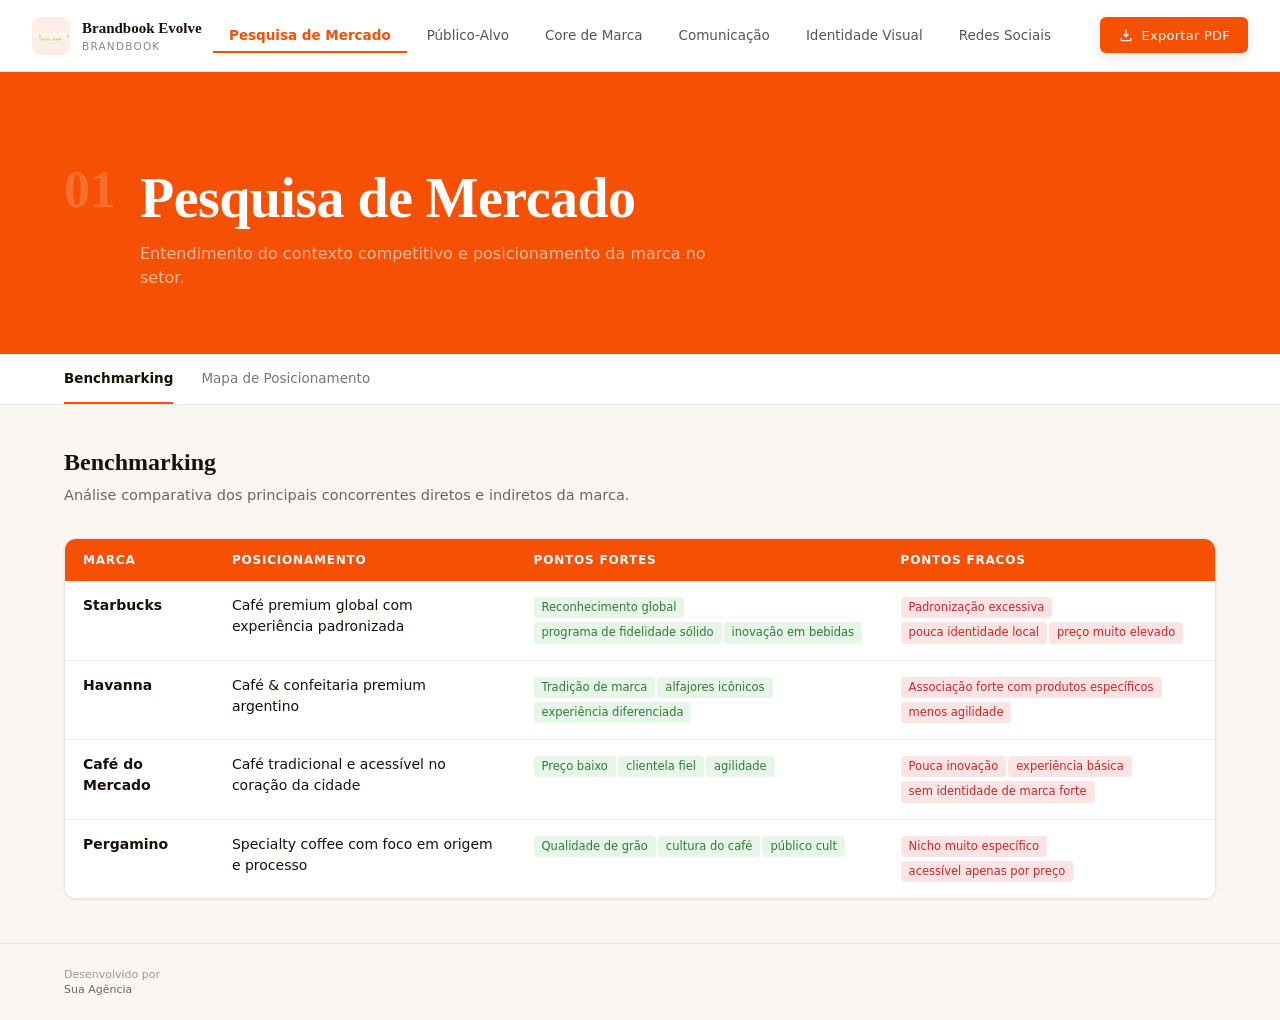
==== index.html @ 3dba4899 "Mudanças de layout" ====
<!DOCTYPE html>
<html lang="pt-BR">
<head>
  <meta charset="UTF-8" />
  <meta name="viewport" content="width=device-width, initial-scale=1.0" />
  <title>Brandbook</title>
  <link rel="stylesheet" href="assets/style.css" />
  <script src="https://identity.netlify.com/v1/netlify-identity-widget.js"></script>
  <link id="font-heading-link" rel="stylesheet" href="" />
  <link id="font-body-link" rel="stylesheet" href="" />
</head>
<body>

  <!-- ── TOPNAV ─────────────────────────────────────────────── -->
  <header class="topnav" id="topnav">
    <div class="topnav-brand">
      <div class="sidebar-logo" id="sidebar-logo">
        <span class="sidebar-logo-initials" id="sidebar-logo-initials">CA</span>
      </div>
      <div>
        <div class="sidebar-brand-name" id="sidebar-brand-name">Café Aurora</div>
        <div class="sidebar-brand-sub">Brandbook</div>
      </div>
    </div>

    <div class="topnav-inner">
      <nav class="topnav-nav" id="topnav-nav">
        <a class="nav-item active" data-module="research" href="#research">
          <span>Pesquisa de Mercado</span>
        </a>
        <a class="nav-item" data-module="audience" href="#audience">
          <span>Público-Alvo</span>
        </a>
        <a class="nav-item" data-module="brand-core" href="#brand-core">
          <span>Core de Marca</span>
        </a>
        <a class="nav-item" data-module="communication" href="#communication">
          <span>Comunicação</span>
        </a>
        <a class="nav-item" data-module="visual-identity" href="#visual-identity">
          <span>Identidade Visual</span>
        </a>
        <a class="nav-item" data-module="social-media" href="#social-media">
          <span>Redes Sociais</span>
        </a>
      </nav>

      <button class="hamburger" id="hamburger" aria-label="Menu">
        <span></span><span></span><span></span>
      </button>
    </div>
  </header>
  <div class="topnav-overlay" id="topnav-overlay"></div>

  <!-- ── EXPORT PDF BUTTON ─────────────────────────────────── -->
  <button class="btn-export-pdf" id="btn-export-pdf" onclick="window.print()" title="Exportar Brandbook em PDF">
    <svg viewBox="0 0 20 20" fill="none" stroke="currentColor" stroke-width="1.8" width="16" height="16" aria-hidden="true">
      <path d="M4 14v2a1 1 0 001 1h10a1 1 0 001-1v-2"/>
      <path d="M10 3v9M7 9l3 3 3-3"/>
    </svg>
    Exportar PDF
  </button>

  <!-- ── MAIN CONTENT ───────────────────────────────────────── -->
  <main class="main">

    <!-- ═══ MODULE 1: PESQUISA DE MERCADO ═══════════════════ -->
    <section class="module" id="research">
      <div class="module-hero">
        <div class="module-hero-inner">
          <div class="module-number">01</div>
          <div>
            <h1 class="module-title">Pesquisa de Mercado</h1>
            <p class="module-desc">Entendimento do contexto competitivo e posicionamento da marca no setor.</p>
          </div>
        </div>
      </div>

      <div class="sub-tabs-bar">
        <div class="sub-tabs-bar-inner">
          <button class="sub-tab active" data-section="benchmarking">Benchmarking</button>
          <button class="sub-tab" data-section="positioning-map">Mapa de Posicionamento</button>
        </div>
      </div>

      <div class="subsection active" id="benchmarking">
        <h2 class="section-title">Benchmarking</h2>
        <p class="section-desc">Análise comparativa dos principais concorrentes diretos e indiretos da marca.</p>
        <div class="table-wrapper">
          <table class="bench-table" id="bench-table">
            <thead>
              <tr>
                <th>Marca</th>
                <th>Posicionamento</th>
                <th>Pontos Fortes</th>
                <th>Pontos Fracos</th>
              </tr>
            </thead>
            <tbody id="bench-tbody"></tbody>
          </table>
        </div>
      </div>

      <div class="subsection" id="positioning-map">
        <h2 class="section-title">Mapa de Posicionamento</h2>
        <p class="section-desc">Visualização de onde a marca se posiciona em relação aos concorrentes nos eixos estratégicos.</p>
        <div class="map-container">
          <svg id="pos-map" viewBox="0 0 600 480" xmlns="http://www.w3.org/2000/svg"></svg>
        </div>
        <div id="map-legend" class="map-legend"></div>
      </div>
    </section>

    <!-- ═══ MODULE 2: PÚBLICO-ALVO ════════════════════════════ -->
    <section class="module hidden" id="audience">
      <div class="module-hero">
        <div class="module-hero-inner">
          <div class="module-number">02</div>
          <div>
            <h1 class="module-title">Público-Alvo</h1>
            <p class="module-desc">Quem são as pessoas que a marca quer alcançar, conectar e servir.</p>
          </div>
        </div>
      </div>

      <div class="sub-tabs-bar">
        <div class="sub-tabs-bar-inner">
          <button class="sub-tab active" data-section="segments">Públicos</button>
          <button class="sub-tab" data-section="personas">Personas</button>
        </div>
      </div>

      <div class="subsection active" id="segments">
        <h2 class="section-title">Segmentos de Audiência</h2>
        <p class="section-desc">Grupos estratégicos que representam a audiência da marca.</p>
        <div class="cards-grid" id="segments-grid"></div>
      </div>

      <div class="subsection" id="personas">
        <h2 class="section-title">Personas</h2>
        <p class="section-desc">Representações semifictícias dos clientes ideais, baseadas em dados reais.</p>
        <div class="personas-list" id="personas-list"></div>
      </div>
    </section>

    <!-- ═══ MODULE 3: CORE DE MARCA ═══════════════════════════ -->
    <section class="module hidden" id="brand-core">
      <div class="module-hero">
        <div class="module-hero-inner">
          <div class="module-number">03</div>
          <div>
            <h1 class="module-title">Core de Marca</h1>
            <p class="module-desc">A essência estratégica da marca: o que ela é, para quem é e por que existe.</p>
          </div>
        </div>
      </div>

      <div class="sub-tabs-bar">
        <div class="sub-tabs-bar-inner">
          <button class="sub-tab active" data-section="positioning">Posicionamento</button>
          <button class="sub-tab" data-section="tagline">Tagline</button>
          <button class="sub-tab" data-section="value-proposition">Proposta de Valor</button>
          <button class="sub-tab" data-section="archetypes">Arquétipos</button>
        </div>
      </div>

      <div class="subsection active" id="positioning">
        <h2 class="section-title">Posicionamento</h2>
        <p class="section-desc">A declaração que define com clareza onde a marca ocupa espaço na mente e no coração do público.</p>
        <div class="quote-block" id="positioning-text"></div>
      </div>

      <div class="subsection" id="tagline">
        <h2 class="section-title">Tagline</h2>
        <p class="section-desc">A síntese verbal da marca — as palavras que ficam.</p>
        <div class="taglines-list" id="taglines-list"></div>
      </div>

      <div class="subsection" id="value-proposition">
        <h2 class="section-title">Proposta de Valor</h2>
        <p class="section-desc">O que a marca entrega de único e como isso beneficia seu público.</p>
        <div class="value-prop-block" id="value-prop-block"></div>
      </div>

      <div class="subsection" id="archetypes">
        <h2 class="section-title">Arquétipos de Marca</h2>
        <p class="section-desc">Os perfis arquetípicos que fundamentam a personalidade e expressão da marca.</p>
        <div class="archetypes-list" id="archetypes-list"></div>
      </div>
    </section>

    <!-- ═══ MODULE 4: COMUNICAÇÃO ═════════════════════════════ -->
    <section class="module hidden" id="communication">
      <div class="module-hero">
        <div class="module-hero-inner">
          <div class="module-number">04</div>
          <div>
            <h1 class="module-title">Comunicação</h1>
            <p class="module-desc">Como a marca fala, escreve e se expressa verbalmente com o mundo.</p>
          </div>
        </div>
      </div>

      <div class="sub-tabs-bar">
        <div class="sub-tabs-bar-inner">
          <button class="sub-tab active" data-section="tone-of-voice">Tom de Voz</button>
          <button class="sub-tab" data-section="vocabulary">Vocabulário</button>
          <button class="sub-tab" data-section="narrative">Narrativa de Marca</button>
          <button class="sub-tab" data-section="manifesto">Manifesto</button>
        </div>
      </div>

      <div class="subsection active" id="tone-of-voice">
        <h2 class="section-title">Tom de Voz</h2>
        <p class="section-desc">Os atributos que definem como a marca se comunica em todo ponto de contato.</p>
        <div class="tov-list" id="tov-list"></div>
      </div>

      <div class="subsection" id="vocabulary">
        <h2 class="section-title">Vocabulário</h2>
        <p class="section-desc">Palavras que pertencem (e que não pertencem) à voz da marca.</p>
        <div class="vocab-block" id="vocab-block"></div>
      </div>

      <div class="subsection" id="narrative">
        <h2 class="section-title">Narrativa de Marca</h2>
        <p class="section-desc">A história que a marca conta sobre si mesma — sua origem, sua crença e seu propósito.</p>
        <div class="prose-block" id="narrative-text"></div>
      </div>

      <div class="subsection" id="manifesto">
        <h2 class="section-title">Manifesto</h2>
        <p class="section-desc">A declaração de intenção da marca — o que ela acredita e defende.</p>
        <div class="manifesto-block" id="manifesto-text"></div>
      </div>
    </section>

    <!-- ═══ MODULE 5: IDENTIDADE VISUAL ══════════════════════ -->
    <section class="module hidden" id="visual-identity">
      <div class="module-hero">
        <div class="module-hero-inner">
          <div class="module-number">05</div>
          <div>
            <h1 class="module-title">Identidade Visual</h1>
            <p class="module-desc">Os elementos visuais que tornam a marca reconhecível e consistente.</p>
          </div>
        </div>
      </div>

      <div class="sub-tabs-bar">
        <div class="sub-tabs-bar-inner">
          <button class="sub-tab active" data-section="logos">Logotipo</button>
          <button class="sub-tab" data-section="palette">Paleta de Cores</button>
          <button class="sub-tab" data-section="typography-files">Tipografia</button>
          <button class="sub-tab" data-section="icons">Ícones</button>
          <button class="sub-tab" data-section="spacing">Espaço & Tamanho</button>
          <button class="sub-tab" data-section="incorrect">Uso Incorreto</button>
          <button class="sub-tab" data-section="materials">Materiais</button>
        </div>
      </div>

      <div class="subsection active" id="logos">
        <h2 class="section-title">Logotipo e Variações</h2>
        <p class="section-desc">Todas as versões aprovadas do logotipo e suas especificações de uso.</p>
        <div class="logos-grid" id="logos-grid"></div>
      </div>

      <div class="subsection" id="palette">
        <h2 class="section-title">Paleta de Cores</h2>
        <p class="section-desc">As cores oficiais da marca com seus valores e orientações de uso.</p>
        <div class="colors-grid" id="colors-grid"></div>
      </div>

      <div class="subsection" id="typography-files">
        <h2 class="section-title">Tipografia</h2>
        <p class="section-desc">Fontes oficiais da marca, com preview e arquivo para download.</p>
        <div class="fonts-grid" id="fonts-grid"></div>
      </div>

      <div class="subsection" id="icons">
        <h2 class="section-title">Ícones</h2>
        <p class="section-desc">Sistema de ícones da marca para uso em materiais digitais e impressos.</p>
        <div class="icons-grid" id="icons-grid"></div>
      </div>

      <div class="subsection" id="spacing">
        <h2 class="section-title">Espaço em Branco e Tamanho</h2>
        <p class="section-desc">Regras de área de proteção, tamanho mínimo e máximo para uso do logotipo.</p>
        <div class="spacing-block" id="spacing-block"></div>
      </div>

      <div class="subsection" id="incorrect">
        <h2 class="section-title">Uso Incorreto da Marca</h2>
        <p class="section-desc">O que nunca deve ser feito com os elementos visuais da marca.</p>
        <div class="incorrect-grid" id="incorrect-grid"></div>
      </div>

      <div class="subsection" id="materials">
        <h2 class="section-title">Materiais Gráficos</h2>
        <p class="section-desc">Aplicações da identidade visual em materiais reais da marca.</p>
        <div class="materials-grid" id="materials-grid"></div>
      </div>
    </section>

    <!-- ═══ MODULE 6: REDES SOCIAIS ═══════════════════════════ -->
    <section class="module hidden" id="social-media">
      <div class="module-hero">
        <div class="module-hero-inner">
          <div class="module-number">06</div>
          <div>
            <h1 class="module-title">Redes Sociais</h1>
            <p class="module-desc">A estratégia de presença digital da marca — o que comunicar, como e com que visual.</p>
          </div>
        </div>
      </div>

      <div class="sub-tabs-bar">
        <div class="sub-tabs-bar-inner">
          <button class="sub-tab active" data-section="editorial-lines">Linhas Editoriais</button>
          <button class="sub-tab" data-section="content-pillars">Pilares de Conteúdo</button>
          <button class="sub-tab" data-section="references">Referências</button>
          <button class="sub-tab" data-section="visual-comm">Comunicação Visual</button>
        </div>
      </div>

      <div class="subsection active" id="editorial-lines">
        <h2 class="section-title">Linhas Editoriais</h2>
        <p class="section-desc">Os temas recorrentes que organizam o conteúdo da marca nas redes.</p>
        <div class="editorial-list" id="editorial-list"></div>
      </div>

      <div class="subsection" id="content-pillars">
        <h2 class="section-title">Pilares de Conteúdo</h2>
        <p class="section-desc">As categorias estratégicas de conteúdo que equilibram objetivos e interesse do público.</p>
        <div class="pillars-grid" id="pillars-grid"></div>
      </div>

      <div class="subsection" id="references">
        <h2 class="section-title">Referências</h2>
        <p class="section-desc">Inspirações visuais e de conteúdo que orientam a estética da marca nas redes.</p>
        <div class="ref-grid" id="ref-grid"></div>
      </div>

      <div class="subsection" id="visual-comm">
        <h2 class="section-title">Comunicação Visual nas Redes</h2>
        <p class="section-desc">Templates e orientações visuais para os formatos das redes sociais.</p>
        <div class="viscomm-grid" id="viscomm-grid"></div>
      </div>
    </section>

  </main>

  <footer class="site-footer">
    <span>Desenvolvido por</span>
    <span class="sidebar-agency" id="sidebar-agency-footer">Sua Agência</span>
  </footer>

  <!-- ── LIGHTBOX ────────────────────────────────────────────── -->
  <div class="lightbox hidden" id="lightbox">
    <button class="lightbox-close" id="lightbox-close">
      <svg viewBox="0 0 20 20" fill="none" stroke="currentColor" stroke-width="2"><path d="M4 4l12 12M16 4L4 16"/></svg>
    </button>
    <img class="lightbox-img" id="lightbox-img" src="" alt="" />
    <div class="lightbox-caption" id="lightbox-caption"></div>
  </div>

  <!-- ── TOAST ──────────────────────────────────────────────── -->
  <div class="toast hidden" id="toast"></div>

  <script src="https://cdn.jsdelivr.net/npm/marked/marked.min.js"></script>
  <script src="assets/script.js"></script>
</body>
</html>
---- assets/style.css ----
/* ─────────────────────────────────────────────────────────────
   DESIGN SYSTEM — CSS CUSTOM PROPERTIES
   Todas as cores vêm daqui. Trocar a identidade visual = trocar estas variáveis.
───────────────────────────────────────────────────────────── */
:root {
  /* Brand colors — overridden by JS from brand.json */
  --brand-primary:    #2C1810;
  --brand-secondary:  #6B3F2A;
  --brand-accent:     #D4A853;
  --brand-background: #FAF7F2;
  --brand-text:       #1A1008;

  /* Derived tokens */
  --brand-primary-10: color-mix(in srgb, var(--brand-primary) 10%, white);
  --brand-primary-20: color-mix(in srgb, var(--brand-primary) 20%, white);
  --brand-accent-10:  color-mix(in srgb, var(--brand-accent) 12%, white);
  --brand-accent-20:  color-mix(in srgb, var(--brand-accent) 25%, white);

  /* Typography */
  --font-heading: 'Playfair Display', Georgia, serif;
  --font-body:    'Inter', system-ui, sans-serif;

  /* Layout */
  --header-height: 72px;
  --content-max:   1280px;
  --content-pad:   64px;
  --radius-sm:     6px;
  --radius-md:     12px;
  --radius-lg:     20px;

  /* Shadows */
  --shadow-sm:  0 1px 3px rgba(0,0,0,.08);
  --shadow-md:  0 4px 16px rgba(0,0,0,.10);
  --shadow-lg:  0 8px 32px rgba(0,0,0,.14);

  /* Motion */
  --transition: 220ms ease;
}

/* ─── RESET ─────────────────────────────────────────────────── */
*, *::before, *::after { box-sizing: border-box; margin: 0; padding: 0; }
html { scroll-behavior: smooth; }
body {
  font-family: var(--font-body);
  background: var(--brand-background);
  color: var(--brand-text);
  min-height: 100vh;
  overflow-x: hidden;
}
img { max-width: 100%; display: block; }
a { color: inherit; text-decoration: none; }
button { cursor: pointer; font-family: inherit; }
ul, ol { list-style: none; }

/* ─── TOPNAV ─────────────────────────────────────────────────── */
.topnav {
  position: fixed;
  top: 0; left: 0; right: 0;
  height: var(--header-height);
  background: #fff;
  border-bottom: 1px solid rgba(0,0,0,.08);
  display: flex;
  align-items: center;
  z-index: 100;
}

.topnav-inner {
  position: relative;
  flex: 1;
  max-width: var(--content-max);
  height: 100%;
  margin: 0 auto;
  padding: 0 var(--content-pad);
  display: flex;
  align-items: center;
  justify-content: flex-end;
}

.topnav-brand {
  position: absolute;
  left: 32px;
  top: 50%;
  transform: translateY(-50%);
  display: flex;
  align-items: center;
  gap: 12px;
  flex-shrink: 0;
}

.sidebar-logo {
  width: 38px;
  height: 38px;
  border-radius: 8px;
  background: var(--brand-primary-10);
  display: flex;
  align-items: center;
  justify-content: center;
  flex-shrink: 0;
  overflow: hidden;
}
.sidebar-logo img { width: 100%; height: 100%; object-fit: contain; }
.sidebar-logo-initials {
  font-family: var(--font-heading);
  font-size: 15px;
  font-weight: 700;
  color: var(--brand-primary);
  letter-spacing: .5px;
}

.sidebar-brand-name {
  font-family: var(--font-heading);
  font-size: 15px;
  font-weight: 600;
  color: var(--brand-text);
  line-height: 1.3;
}
.sidebar-brand-sub {
  font-size: 10.5px;
  color: #888;
  text-transform: uppercase;
  letter-spacing: 1.2px;
  margin-top: 2px;
}

.topnav-nav {
  position: absolute;
  left: 50%;
  top: 50%;
  transform: translate(-50%, -50%);
  width: max-content;
  display: flex;
  align-items: center;
  gap: 4px;
  flex-wrap: nowrap;
  justify-content: center;
}

.nav-item {
  display: flex;
  align-items: center;
  padding: 8px 16px;
  color: #555;
  font-size: 13.5px;
  font-weight: 500;
  border-bottom: 2px solid transparent;
  transition: all var(--transition);
}
.nav-item:hover { color: var(--brand-text); }
.nav-item.active {
  color: var(--brand-primary);
  border-bottom-color: var(--brand-primary);
  font-weight: 600;
}
.nav-icon { display: none; }

.site-footer {
  max-width: var(--content-max);
  margin: 0 auto;
  padding: 24px var(--content-pad);
  border-top: 1px solid rgba(0,0,0,.08);
  font-size: 11px;
  color: #999;
  display: flex;
  flex-direction: column;
  gap: 2px;
}
.sidebar-agency {
  color: #666;
  font-weight: 500;
}

/* ─── HAMBURGER (mobile) ─────────────────────────────────────── */
.hamburger {
  display: none;
  position: relative;
  z-index: 200;
  width: 40px; height: 40px;
  background: transparent;
  border: none;
  border-radius: var(--radius-sm);
  flex-direction: column;
  align-items: center;
  justify-content: center;
  gap: 5px;
  padding: 8px;
  flex-shrink: 0;
}
.hamburger span {
  display: block;
  width: 20px; height: 2px;
  background: var(--brand-text);
  border-radius: 2px;
  transition: all var(--transition);
}
.topnav-overlay {
  display: none;
  position: fixed;
  inset: 0;
  background: rgba(0,0,0,.5);
  z-index: 90;
}

/* ─── MAIN ───────────────────────────────────────────────────── */
.main {
  padding-top: var(--header-height);
  min-height: 100vh;
}

/* ─── MODULE ─────────────────────────────────────────────────── */
.module {
  display: block;
  animation: fadeIn .3s ease;
}
.module.hidden { display: none; }

@keyframes fadeIn {
  from { opacity: 0; transform: translateY(8px); }
  to   { opacity: 1; transform: translateY(0); }
}

.module-hero {
  background: var(--brand-primary);
  padding: 96px 0 64px;
}
.module-hero-inner {
  max-width: var(--content-max);
  margin: 0 auto;
  padding: 0 var(--content-pad);
  display: flex;
  align-items: flex-start;
  gap: 24px;
}
.module-number {
  font-family: var(--font-heading);
  font-size: 52px;
  font-weight: 700;
  color: rgba(255,255,255,.18);
  line-height: 1;
  flex-shrink: 0;
  margin-top: -4px;
}
.module-title {
  font-family: var(--font-heading);
  font-size: 56px;
  font-weight: 700;
  color: #fff;
  line-height: 1.1;
  letter-spacing: -.01em;
}
.module-desc {
  font-size: 16px;
  color: rgba(255,255,255,.6);
  margin-top: 12px;
  line-height: 1.5;
  max-width: 600px;
}

/* ─── SUB-TABS ───────────────────────────────────────────────── */
.sub-tabs-bar {
  background: #fff;
  border-bottom: 1px solid rgba(0,0,0,.07);
}
.sub-tabs-bar-inner {
  display: flex;
  gap: 28px;
  max-width: var(--content-max);
  margin: 0 auto;
  padding: 0 var(--content-pad);
  overflow-x: auto;
  flex-wrap: wrap;
}
.sub-tab {
  padding: 16px 0;
  border: none;
  border-bottom: 2px solid transparent;
  background: transparent;
  font-size: 13.5px;
  font-weight: 500;
  color: #777;
  transition: all var(--transition);
  white-space: nowrap;
}
.sub-tab:hover { color: var(--brand-text); }
.sub-tab.active {
  border-bottom-color: var(--brand-primary);
  color: var(--brand-text);
  font-weight: 600;
}

/* ─── SUBSECTION ─────────────────────────────────────────────── */
.subsection {
  display: none;
  padding: 44px var(--content-pad);
  max-width: var(--content-max);
  margin: 0 auto;
}
.subsection.active { display: block; animation: fadeIn .3s ease; }

.section-title {
  font-family: var(--font-heading);
  font-size: 24px;
  font-weight: 700;
  color: var(--brand-text);
  margin-bottom: 8px;
}
.section-desc {
  font-size: 14.5px;
  color: #666;
  margin-bottom: 32px;
  line-height: 1.55;
}

/* ─── CARDS GRID ─────────────────────────────────────────────── */
.cards-grid {
  display: grid;
  grid-template-columns: repeat(auto-fill, minmax(280px, 1fr));
  gap: 20px;
}

.card {
  background: #fff;
  border-radius: var(--radius-md);
  padding: 24px;
  box-shadow: var(--shadow-sm);
  border: 1px solid rgba(0,0,0,.06);
  transition: box-shadow var(--transition);
}
.card:hover { box-shadow: var(--shadow-md); }

/* ─── BENCHMARKING TABLE ─────────────────────────────────────── */
.table-wrapper {
  overflow-x: auto;
  border-radius: var(--radius-md);
  box-shadow: var(--shadow-sm);
  border: 1px solid rgba(0,0,0,.07);
}
.bench-table {
  width: 100%;
  border-collapse: collapse;
  font-size: 14px;
  background: #fff;
}
.bench-table th {
  background: var(--brand-primary);
  color: #fff;
  font-weight: 600;
  font-size: 12px;
  text-transform: uppercase;
  letter-spacing: .8px;
  padding: 14px 18px;
  text-align: left;
}
.bench-table td {
  padding: 14px 18px;
  border-bottom: 1px solid rgba(0,0,0,.06);
  vertical-align: top;
  line-height: 1.5;
}
.bench-table tr:last-child td { border-bottom: none; }
.bench-table tr:hover td { background: var(--brand-background); }
.bench-table td:first-child { font-weight: 600; }
.bench-tag-strength {
  display: inline-block;
  background: #e8f5e9;
  color: #2e7d32;
  border-radius: 4px;
  font-size: 11.5px;
  padding: 2px 8px;
  margin: 2px 2px 2px 0;
}
.bench-tag-weakness {
  display: inline-block;
  background: #fce4e4;
  color: #c62828;
  border-radius: 4px;
  font-size: 11.5px;
  padding: 2px 8px;
  margin: 2px 2px 2px 0;
}

/* ─── POSITIONING MAP ───────────────────────────────────────── */
.map-container {
  background: #fff;
  border-radius: var(--radius-md);
  padding: 24px;
  box-shadow: var(--shadow-sm);
  border: 1px solid rgba(0,0,0,.07);
  max-width: 680px;
  margin-bottom: 20px;
}
#pos-map { width: 100%; height: auto; }
.map-legend {
  display: flex;
  gap: 24px;
  flex-wrap: wrap;
  font-size: 13px;
}
.legend-item {
  display: flex;
  align-items: center;
  gap: 8px;
}
.legend-dot {
  width: 10px; height: 10px;
  border-radius: 50%;
}

/* ─── SEGMENTS ───────────────────────────────────────────────── */
.segment-card .segment-name {
  font-family: var(--font-heading);
  font-size: 18px;
  font-weight: 600;
  margin-bottom: 6px;
}
.segment-badge {
  display: inline-block;
  background: var(--brand-accent-20);
  color: var(--brand-secondary);
  font-size: 12px;
  font-weight: 600;
  padding: 3px 10px;
  border-radius: 30px;
  margin-bottom: 12px;
}
.segment-desc { font-size: 14px; color: #555; margin-bottom: 16px; line-height: 1.55; }
.segment-traits { display: flex; flex-direction: column; gap: 6px; }
.segment-trait {
  display: flex;
  align-items: flex-start;
  gap: 8px;
  font-size: 13.5px;
  color: var(--brand-text);
}
.segment-trait::before {
  content: '';
  width: 6px; height: 6px;
  border-radius: 50%;
  background: var(--brand-accent);
  flex-shrink: 0;
  margin-top: 6px;
}

/* ─── PERSONAS ───────────────────────────────────────────────── */
.personas-list { display: flex; flex-direction: column; gap: 28px; }
.persona-card {
  background: #fff;
  border-radius: var(--radius-lg);
  padding: 32px;
  box-shadow: var(--shadow-sm);
  border: 1px solid rgba(0,0,0,.07);
  display: grid;
  grid-template-columns: auto 1fr;
  gap: 32px;
}
.persona-avatar {
  width: 80px; height: 80px;
  border-radius: 50%;
  background: var(--brand-primary-10);
  display: flex;
  align-items: center;
  justify-content: center;
  font-size: 36px;
  flex-shrink: 0;
  overflow: hidden;
}
.persona-avatar img { width: 100%; height: 100%; object-fit: cover; }
.persona-header { margin-bottom: 4px; }
.persona-name {
  font-family: var(--font-heading);
  font-size: 22px;
  font-weight: 700;
}
.persona-meta {
  font-size: 13.5px;
  color: #777;
  display: flex;
  gap: 16px;
  flex-wrap: wrap;
  margin-top: 4px;
}
.persona-quote {
  font-style: italic;
  font-size: 14.5px;
  color: var(--brand-secondary);
  border-left: 3px solid var(--brand-accent);
  padding-left: 14px;
  margin: 14px 0;
  line-height: 1.55;
}
.persona-bio { font-size: 14px; color: #555; line-height: 1.55; margin-bottom: 20px; }
.persona-sections {
  display: grid;
  grid-template-columns: repeat(auto-fill, minmax(200px, 1fr));
  gap: 20px;
}
.persona-section-title {
  font-size: 11.5px;
  text-transform: uppercase;
  letter-spacing: 1px;
  font-weight: 600;
  color: var(--brand-secondary);
  margin-bottom: 8px;
}
.persona-list-item {
  font-size: 13.5px;
  color: #444;
  padding: 4px 0 4px 14px;
  position: relative;
  line-height: 1.45;
}
.persona-list-item::before {
  content: '';
  position: absolute;
  left: 0; top: 11px;
  width: 5px; height: 5px;
  border-radius: 50%;
  background: var(--brand-accent);
}
.persona-channels {
  display: flex;
  flex-wrap: wrap;
  gap: 6px;
  margin-top: 6px;
}
.channel-tag {
  background: var(--brand-primary-10);
  color: var(--brand-primary);
  border-radius: 30px;
  font-size: 12px;
  font-weight: 500;
  padding: 4px 12px;
}
.persona-frequency {
  display: inline-flex;
  align-items: center;
  gap: 6px;
  background: var(--brand-accent-10);
  color: var(--brand-secondary);
  font-size: 13px;
  font-weight: 500;
  padding: 6px 14px;
  border-radius: 30px;
  margin-top: 12px;
}

/* ─── QUOTE BLOCK ────────────────────────────────────────────── */
.quote-block {
  background: var(--brand-primary);
  color: #fff;
  border-radius: var(--radius-lg);
  padding: 40px 48px;
  font-family: var(--font-heading);
  font-size: 20px;
  line-height: 1.65;
  position: relative;
}
.quote-block::before {
  content: '"';
  position: absolute;
  top: 16px; left: 36px;
  font-size: 80px;
  opacity: .15;
  font-family: var(--font-heading);
  line-height: 1;
}

/* ─── TAGLINES ───────────────────────────────────────────────── */
.taglines-list { display: flex; flex-direction: column; gap: 16px; }
.tagline-card {
  background: #fff;
  border-radius: var(--radius-md);
  padding: 24px 28px;
  border: 1px solid rgba(0,0,0,.07);
  box-shadow: var(--shadow-sm);
}
.tagline-primary-badge {
  font-size: 11px;
  text-transform: uppercase;
  letter-spacing: 1px;
  font-weight: 700;
  color: var(--brand-accent);
  margin-bottom: 10px;
}
.tagline-text {
  font-family: var(--font-heading);
  font-size: 26px;
  font-weight: 700;
  color: var(--brand-text);
  margin-bottom: 10px;
}
.tagline-context { font-size: 13.5px; color: #666; line-height: 1.5; }

/* ─── VALUE PROPOSITION ─────────────────────────────────────── */
.value-prop-block { display: flex; flex-direction: column; gap: 24px; }
.value-main {
  background: var(--brand-primary);
  color: #fff;
  border-radius: var(--radius-md);
  padding: 28px 32px;
  font-size: 16px;
  line-height: 1.65;
}
.value-diffs-title {
  font-size: 13px;
  text-transform: uppercase;
  letter-spacing: 1px;
  font-weight: 600;
  color: var(--brand-secondary);
  margin-bottom: 14px;
}
.value-diffs { display: flex; flex-direction: column; gap: 10px; }
.value-diff-item {
  display: flex;
  gap: 14px;
  background: #fff;
  border-radius: var(--radius-sm);
  padding: 16px 20px;
  border: 1px solid rgba(0,0,0,.07);
  font-size: 14.5px;
  line-height: 1.5;
  align-items: flex-start;
}
.value-diff-icon {
  width: 8px; height: 8px;
  border-radius: 50%;
  background: var(--brand-accent);
  flex-shrink: 0;
  margin-top: 6px;
}

/* ─── ARCHETYPES ─────────────────────────────────────────────── */
.archetypes-list { display: flex; flex-direction: column; gap: 20px; }
.archetype-card {
  background: #fff;
  border-radius: var(--radius-md);
  padding: 28px;
  border: 1px solid rgba(0,0,0,.07);
  box-shadow: var(--shadow-sm);
  border-left: 5px solid var(--brand-accent);
}
.archetype-header {
  display: flex;
  align-items: center;
  gap: 12px;
  margin-bottom: 12px;
}
.archetype-name {
  font-family: var(--font-heading);
  font-size: 22px;
  font-weight: 700;
}
.archetype-role {
  font-size: 11.5px;
  text-transform: uppercase;
  letter-spacing: .8px;
  font-weight: 600;
  color: var(--brand-accent);
  background: var(--brand-accent-10);
  padding: 4px 10px;
  border-radius: 30px;
}
.archetype-desc { font-size: 14.5px; color: #555; line-height: 1.6; margin-bottom: 16px; }
.archetype-traits {
  display: flex;
  flex-wrap: wrap;
  gap: 8px;
  margin-bottom: 16px;
}
.trait-tag {
  background: var(--brand-primary-10);
  color: var(--brand-primary);
  border-radius: 30px;
  font-size: 12.5px;
  font-weight: 500;
  padding: 5px 14px;
}
.archetype-expression {
  font-size: 14px;
  color: var(--brand-secondary);
  font-style: italic;
  border-top: 1px solid rgba(0,0,0,.08);
  padding-top: 14px;
}

/* ─── TONE OF VOICE ──────────────────────────────────────────── */
.tov-list { display: flex; flex-direction: column; gap: 20px; }
.tov-card {
  background: #fff;
  border-radius: var(--radius-md);
  border: 1px solid rgba(0,0,0,.07);
  box-shadow: var(--shadow-sm);
  overflow: hidden;
}
.tov-header {
  padding: 20px 24px 16px;
  border-bottom: 1px solid rgba(0,0,0,.06);
}
.tov-attribute {
  font-family: var(--font-heading);
  font-size: 20px;
  font-weight: 700;
  margin-bottom: 6px;
}
.tov-desc { font-size: 14px; color: #555; line-height: 1.55; }
.tov-examples {
  display: grid;
  grid-template-columns: 1fr 1fr;
}
.tov-do, .tov-dont {
  padding: 18px 24px;
  font-size: 13.5px;
  line-height: 1.55;
}
.tov-do { background: #f0faf2; border-right: 1px solid rgba(0,0,0,.06); }
.tov-dont { background: #fff7f7; }
.tov-label {
  font-size: 11px;
  text-transform: uppercase;
  letter-spacing: .8px;
  font-weight: 700;
  margin-bottom: 8px;
}
.tov-do .tov-label { color: #2e7d32; }
.tov-dont .tov-label { color: #c62828; }

/* ─── VOCABULARY ─────────────────────────────────────────────── */
.vocab-block { display: grid; grid-template-columns: 1fr 1fr; gap: 24px; }
.vocab-column {
  background: #fff;
  border-radius: var(--radius-md);
  padding: 24px;
  border: 1px solid rgba(0,0,0,.07);
}
.vocab-title {
  font-size: 13px;
  text-transform: uppercase;
  letter-spacing: 1px;
  font-weight: 700;
  margin-bottom: 16px;
}
.vocab-title.use { color: #2e7d32; }
.vocab-title.avoid { color: #c62828; }
.vocab-tags { display: flex; flex-wrap: wrap; gap: 8px; }
.vocab-tag {
  border-radius: 30px;
  font-size: 13.5px;
  font-weight: 500;
  padding: 6px 14px;
}
.vocab-tag.use { background: #e8f5e9; color: #1b5e20; }
.vocab-tag.avoid { background: #fce4e4; color: #b71c1c; text-decoration: line-through; }

/* ─── PROSE / MANIFESTO ──────────────────────────────────────── */
.prose-block {
  background: #fff;
  border-radius: var(--radius-md);
  padding: 36px 40px;
  border: 1px solid rgba(0,0,0,.07);
  font-size: 16px;
  line-height: 1.8;
  color: var(--brand-text);
  max-width: 700px;
}
.prose-block p { margin-bottom: 16px; }
.prose-block p:last-child { margin-bottom: 0; }

.manifesto-block {
  background: var(--brand-primary);
  color: #fff;
  border-radius: var(--radius-lg);
  padding: 52px 56px;
  font-family: var(--font-heading);
  font-size: 20px;
  line-height: 1.85;
  max-width: 760px;
}
.manifesto-block p { margin-bottom: 20px; opacity: .9; }
.manifesto-block p:last-child { margin-bottom: 0; opacity: 1; font-weight: 700; font-size: 22px; }

/* ─── LOGOS GRID ─────────────────────────────────────────────── */
.logos-grid {
  display: grid;
  grid-template-columns: repeat(auto-fill, minmax(260px, 1fr));
  gap: 20px;
}
.logo-card {
  border-radius: var(--radius-md);
  overflow: hidden;
  border: 1px solid rgba(0,0,0,.09);
  box-shadow: var(--shadow-sm);
}
.logo-preview {
  height: 180px;
  display: flex;
  align-items: center;
  justify-content: center;
  background: var(--brand-background);
  position: relative;
}
.logo-preview.dark { background: var(--brand-primary); }
.logo-preview img { max-width: 70%; max-height: 70%; object-fit: contain; }
.logo-placeholder {
  font-family: var(--font-heading);
  font-size: 24px;
  color: rgba(0,0,0,.2);
  font-weight: 600;
}
.logo-preview.dark .logo-placeholder { color: rgba(255,255,255,.25); }
.logo-info {
  background: #fff;
  padding: 16px 18px;
}
.logo-name { font-weight: 600; font-size: 14px; margin-bottom: 4px; }
.logo-desc { font-size: 12.5px; color: #666; margin-bottom: 14px; line-height: 1.45; }
.logo-downloads { display: flex; gap: 8px; flex-wrap: wrap; }
.btn-download {
  display: inline-flex;
  align-items: center;
  gap: 6px;
  background: transparent;
  border: 1.5px solid rgba(0,0,0,.15);
  border-radius: 6px;
  padding: 6px 12px;
  font-size: 12px;
  font-weight: 600;
  color: var(--brand-text);
  transition: all var(--transition);
}
.btn-download:hover {
  background: var(--brand-primary);
  border-color: var(--brand-primary);
  color: #fff;
}
.btn-download svg { width: 13px; height: 13px; }

/* ─── FONTS GRID ─────────────────────────────────────────────── */
.fonts-grid {
  display: grid;
  grid-template-columns: repeat(auto-fill, minmax(320px, 1fr));
  gap: 20px;
}
.font-card {
  background: #fff;
  border-radius: var(--radius-md);
  overflow: hidden;
  border: 1px solid rgba(0,0,0,.09);
  box-shadow: var(--shadow-sm);
}
.font-preview {
  padding: 32px 28px 24px;
  background: var(--brand-background);
}
.font-preview-glyphs {
  font-size: 40px;
  line-height: 1.2;
  margin-bottom: 8px;
  color: var(--brand-text);
}
.font-role {
  font-size: 11px;
  text-transform: uppercase;
  letter-spacing: .8px;
  font-weight: 600;
  color: #888;
}
.font-info {
  padding: 16px 18px;
  display: flex;
  align-items: center;
  justify-content: space-between;
  gap: 12px;
}
.font-name { font-weight: 600; font-size: 14.5px; }

/* ─── COLOR PALETTE ──────────────────────────────────────────── */
.colors-grid {
  display: grid;
  grid-template-columns: repeat(auto-fill, minmax(200px, 1fr));
  gap: 20px;
}
.color-card {
  border-radius: var(--radius-md);
  overflow: hidden;
  border: 1px solid rgba(0,0,0,.09);
  box-shadow: var(--shadow-sm);
  background: #fff;
}
.color-swatch { height: 120px; }
.color-info { padding: 16px; }
.color-name { font-weight: 700; font-size: 15px; margin-bottom: 2px; }
.color-role {
  font-size: 11.5px;
  text-transform: uppercase;
  letter-spacing: .8px;
  font-weight: 600;
  color: #888;
  margin-bottom: 12px;
}
.color-values { display: flex; flex-direction: column; gap: 6px; }
.color-value-row {
  display: flex;
  align-items: center;
  justify-content: space-between;
  font-size: 13px;
  gap: 8px;
}
.color-value-label {
  font-size: 10.5px;
  text-transform: uppercase;
  letter-spacing: .8px;
  font-weight: 600;
  color: #aaa;
  width: 40px;
  flex-shrink: 0;
}
.color-value-text {
  font-family: 'Courier New', monospace;
  font-size: 12.5px;
  color: var(--brand-text);
  flex: 1;
}
.btn-copy {
  background: transparent;
  border: none;
  padding: 4px 6px;
  border-radius: 4px;
  color: #aaa;
  transition: all var(--transition);
  display: inline-flex;
  align-items: center;
}
.btn-copy:hover { background: var(--brand-primary-10); color: var(--brand-primary); }
.btn-copy.copied { color: #2e7d32; }
.btn-copy svg { width: 14px; height: 14px; }
.color-usage { font-size: 12.5px; color: #777; margin-top: 12px; line-height: 1.5; }

/* ─── ICONS GRID ─────────────────────────────────────────────── */
.icons-grid {
  display: grid;
  grid-template-columns: repeat(auto-fill, minmax(140px, 1fr));
  gap: 16px;
}
.icon-card {
  background: #fff;
  border-radius: var(--radius-md);
  padding: 24px 16px;
  text-align: center;
  border: 1px solid rgba(0,0,0,.08);
  box-shadow: var(--shadow-sm);
  transition: box-shadow var(--transition);
}
.icon-card:hover { box-shadow: var(--shadow-md); }
.icon-preview {
  width: 60px; height: 60px;
  margin: 0 auto 12px;
  background: var(--brand-background);
  border-radius: 12px;
  display: flex;
  align-items: center;
  justify-content: center;
  overflow: hidden;
}
.icon-preview img { max-width: 80%; max-height: 80%; object-fit: contain; }
.icon-placeholder { font-size: 28px; }
.icon-name { font-size: 12.5px; font-weight: 500; color: #555; }
.icon-download {
  margin-top: 10px;
  font-size: 11.5px;
  font-weight: 600;
  color: var(--brand-secondary);
  text-decoration: underline;
  cursor: pointer;
}

/* ─── SPACING RULES ──────────────────────────────────────────── */
.spacing-block {
  display: flex;
  flex-direction: column;
  gap: 20px;
  max-width: 680px;
}
.spacing-rule {
  background: #fff;
  border-radius: var(--radius-md);
  padding: 22px 26px;
  border: 1px solid rgba(0,0,0,.07);
}
.spacing-rule-title {
  font-weight: 600;
  font-size: 13px;
  text-transform: uppercase;
  letter-spacing: .8px;
  color: var(--brand-secondary);
  margin-bottom: 8px;
}
.spacing-rule-value {
  font-family: var(--font-heading);
  font-size: 36px;
  font-weight: 700;
  color: var(--brand-primary);
  margin-bottom: 8px;
}
.spacing-rule-desc { font-size: 14px; color: #555; line-height: 1.55; }
.spacing-examples { display: flex; flex-direction: column; gap: 8px; margin-top: 12px; }
.spacing-example-item {
  display: flex;
  gap: 10px;
  font-size: 13.5px;
  color: #555;
  align-items: flex-start;
}
.spacing-example-item::before {
  content: '→';
  color: var(--brand-accent);
  flex-shrink: 0;
  font-weight: 700;
}

/* ─── INCORRECT USE ──────────────────────────────────────────── */
.incorrect-grid {
  display: grid;
  grid-template-columns: repeat(auto-fill, minmax(240px, 1fr));
  gap: 16px;
}
.incorrect-card {
  background: #fff;
  border-radius: var(--radius-md);
  overflow: hidden;
  border: 1.5px solid #fce4e4;
  box-shadow: var(--shadow-sm);
}
.incorrect-preview {
  height: 160px;
  background: #fafafa;
  display: flex;
  align-items: center;
  justify-content: center;
  position: relative;
  overflow: hidden;
}
.incorrect-preview img { max-width: 85%; max-height: 85%; object-fit: contain; }
.incorrect-placeholder {
  font-size: 48px;
  opacity: .15;
  font-family: var(--font-heading);
  font-weight: 700;
}
.incorrect-x {
  position: absolute;
  inset: 0;
  display: flex;
  align-items: center;
  justify-content: center;
  background: rgba(198,40,40,.12);
}
.incorrect-x svg { width: 48px; height: 48px; color: #c62828; }
.incorrect-desc {
  padding: 14px 16px;
  font-size: 13px;
  color: #c62828;
  font-weight: 500;
  line-height: 1.45;
}

/* ─── MATERIALS GRID ─────────────────────────────────────────── */
.materials-grid {
  display: grid;
  grid-template-columns: repeat(auto-fill, minmax(280px, 1fr));
  gap: 20px;
}
.material-card {
  background: #fff;
  border-radius: var(--radius-md);
  overflow: hidden;
  border: 1px solid rgba(0,0,0,.08);
  box-shadow: var(--shadow-sm);
  cursor: pointer;
  transition: box-shadow var(--transition);
}
.material-card:hover { box-shadow: var(--shadow-md); }
.material-preview {
  height: 220px;
  background: var(--brand-background);
  display: flex;
  align-items: center;
  justify-content: center;
  overflow: hidden;
}
.material-preview img { width: 100%; height: 100%; object-fit: cover; }
.material-placeholder {
  font-size: 48px;
  opacity: .2;
  font-family: var(--font-heading);
  font-weight: 700;
  color: var(--brand-primary);
}
.material-name {
  padding: 14px 18px;
  font-weight: 600;
  font-size: 14px;
}

/* ─── EDITORIAL LINES ────────────────────────────────────────── */
.editorial-list { display: flex; flex-direction: column; gap: 16px; }
.editorial-card {
  background: #fff;
  border-radius: var(--radius-md);
  padding: 24px 28px;
  border: 1px solid rgba(0,0,0,.07);
  box-shadow: var(--shadow-sm);
  border-left: 5px solid var(--editorial-color, var(--brand-primary));
}
.editorial-name {
  font-family: var(--font-heading);
  font-size: 20px;
  font-weight: 700;
  margin-bottom: 8px;
}
.editorial-desc { font-size: 14px; color: #555; line-height: 1.55; margin-bottom: 14px; }
.editorial-examples { display: flex; flex-wrap: wrap; gap: 8px; }
.editorial-example-tag {
  background: var(--brand-background);
  border: 1px solid rgba(0,0,0,.1);
  border-radius: 6px;
  font-size: 12.5px;
  padding: 5px 12px;
  color: #555;
}

/* ─── CONTENT PILLARS ────────────────────────────────────────── */
.pillars-grid {
  display: grid;
  grid-template-columns: repeat(auto-fill, minmax(220px, 1fr));
  gap: 20px;
}
.pillar-card {
  background: #fff;
  border-radius: var(--radius-md);
  padding: 24px;
  border: 1px solid rgba(0,0,0,.07);
  box-shadow: var(--shadow-sm);
  text-align: center;
}
.pillar-emoji { font-size: 36px; margin-bottom: 12px; }
.pillar-name {
  font-family: var(--font-heading);
  font-size: 18px;
  font-weight: 700;
  margin-bottom: 8px;
}
.pillar-objective { font-size: 13.5px; color: #555; line-height: 1.5; margin-bottom: 16px; }
.pillar-examples { display: flex; flex-direction: column; gap: 6px; text-align: left; }
.pillar-example-item {
  font-size: 13px;
  color: #444;
  padding-left: 14px;
  position: relative;
  line-height: 1.45;
}
.pillar-example-item::before {
  content: '·';
  position: absolute;
  left: 2px;
  color: var(--brand-accent);
  font-weight: 700;
  font-size: 18px;
  top: -2px;
}

/* ─── REFERENCES / VISUAL COMM GRIDS ────────────────────────── */
.ref-grid, .viscomm-grid {
  display: grid;
  grid-template-columns: repeat(auto-fill, minmax(260px, 1fr));
  gap: 20px;
}
.ref-card, .viscomm-card {
  background: #fff;
  border-radius: var(--radius-md);
  overflow: hidden;
  border: 1px solid rgba(0,0,0,.08);
  box-shadow: var(--shadow-sm);
  cursor: pointer;
  transition: box-shadow var(--transition);
}
.ref-card:hover, .viscomm-card:hover { box-shadow: var(--shadow-md); }
.ref-img, .viscomm-img {
  height: 200px;
  background: var(--brand-background);
  display: flex;
  align-items: center;
  justify-content: center;
  overflow: hidden;
}
.ref-img img, .viscomm-img img { width: 100%; height: 100%; object-fit: cover; }
.ref-placeholder, .viscomm-placeholder {
  font-size: 40px;
  opacity: .15;
  color: var(--brand-primary);
}
.ref-info, .viscomm-info { padding: 14px 18px; }
.ref-name, .viscomm-name { font-weight: 600; font-size: 14px; margin-bottom: 4px; }
.ref-desc, .viscomm-desc { font-size: 12.5px; color: #777; line-height: 1.4; }

/* ─── LIGHTBOX ───────────────────────────────────────────────── */
.lightbox {
  position: fixed;
  inset: 0;
  background: rgba(0,0,0,.9);
  z-index: 1000;
  display: flex;
  align-items: center;
  justify-content: center;
  flex-direction: column;
  gap: 16px;
  padding: 40px;
}
.lightbox.hidden { display: none; }
.lightbox-img {
  max-width: 90vw;
  max-height: 80vh;
  object-fit: contain;
  border-radius: var(--radius-md);
}
.lightbox-caption {
  color: rgba(255,255,255,.7);
  font-size: 14px;
  text-align: center;
}
.lightbox-close {
  position: absolute;
  top: 20px; right: 24px;
  background: rgba(255,255,255,.15);
  border: none;
  border-radius: 50%;
  width: 40px; height: 40px;
  display: flex;
  align-items: center;
  justify-content: center;
  color: #fff;
  transition: background var(--transition);
}
.lightbox-close:hover { background: rgba(255,255,255,.3); }
.lightbox-close svg { width: 18px; height: 18px; }

/* ─── TOAST ──────────────────────────────────────────────────── */
.toast {
  position: fixed;
  bottom: 28px;
  left: 50%;
  transform: translateX(-50%);
  background: var(--brand-primary);
  color: #fff;
  padding: 12px 24px;
  border-radius: 30px;
  font-size: 14px;
  font-weight: 500;
  box-shadow: var(--shadow-lg);
  z-index: 999;
  animation: slideUp .25s ease;
}
.toast.hidden { display: none; }
@keyframes slideUp {
  from { opacity: 0; transform: translate(-50%, 12px); }
  to   { opacity: 1; transform: translate(-50%, 0); }
}

/* ─── EMPTY PLACEHOLDER ──────────────────────────────────────── */
.placeholder-box {
  background: var(--brand-background);
  border: 2px dashed rgba(0,0,0,.12);
  border-radius: var(--radius-md);
  padding: 40px;
  text-align: center;
  color: #aaa;
  font-size: 14px;
}

/* ─── EXPORT PDF BUTTON ──────────────────────────────────────── */
.btn-export-pdf {
  position: fixed;
  top: 17px;
  right: 32px;
  z-index: 101;
  display: inline-flex;
  align-items: center;
  gap: 8px;
  padding: 10px 18px;
  background: var(--brand-primary);
  color: white;
  border: none;
  border-radius: var(--radius-sm);
  font-family: var(--font-body);
  font-size: 13px;
  font-weight: 500;
  letter-spacing: 0.02em;
  cursor: pointer;
  box-shadow: var(--shadow-md);
  transition: opacity var(--transition), transform var(--transition);
}
.btn-export-pdf:hover {
  opacity: 0.88;
  transform: translateY(-1px);
}
.btn-export-pdf:active {
  transform: translateY(0);
  opacity: 1;
}

/* ─── RESPONSIVE (mobile) ────────────────────────────────────── */
@media (max-width: 768px) {
  .topnav-inner { padding: 0 20px; justify-content: flex-end; }

  .topnav-brand {
    position: static;
    transform: none;
    margin-left: 20px;
  }

  .topnav-nav {
    display: none;
    position: absolute;
    top: var(--header-height);
    left: 0; right: 0;
    width: auto;
    transform: none;
    flex-direction: column;
    align-items: flex-start;
    gap: 0;
    flex-wrap: nowrap;
    background: #fff;
    border-bottom: 1px solid rgba(0,0,0,.08);
    box-shadow: var(--shadow-md);
    padding: 8px 0;
  }
  .topnav-nav.open { display: flex; }
  .nav-item {
    width: 100%;
    padding: 12px 24px;
    border-bottom: none;
    border-left: 2px solid transparent;
  }
  .nav-item.active { border-left-color: var(--brand-primary); background: var(--brand-primary-10); }

  .hamburger { display: flex; }
  .topnav-overlay.active { display: block; }

  .module-hero { padding: 80px 0 28px; }
  .module-hero-inner { padding: 0 24px; }
  .module-number { font-size: 36px; }
  .module-title { font-size: 28px; }

  .sub-tabs-bar-inner { padding: 0 20px; }
  .subsection { padding: 28px 20px; }

  .persona-card { grid-template-columns: 1fr; }
  .tov-examples { grid-template-columns: 1fr; }
  .vocab-block { grid-template-columns: 1fr; }
  .manifesto-block { padding: 32px 28px; font-size: 17px; }
  .quote-block { padding: 28px 28px; font-size: 17px; }
}

/* ─── PRINT / EXPORTAR PDF ───────────────────────────────────── */
@media print {
  /* Ocultar elementos de navegação e UI */
  .topnav,
  .hamburger,
  .topnav-overlay,
  .btn-export-pdf,
  .sub-tabs-bar {
    display: none !important;
  }

  /* Layout: conteúdo ocupa 100% da página */
  body {
    display: block;
    background: white;
    color: #000;
    font-size: 11pt;
    font-family: Georgia, serif;
  }

  .main {
    display: block;
    padding: 0;
    max-width: 100%;
  }

  /* Cada módulo começa em nova página */
  .module {
    display: block !important;
    page-break-before: always;
    break-before: page;
    padding: 32px 48px;
  }

  .module:first-child {
    page-break-before: avoid;
    break-before: avoid;
  }

  /* Mostrar todas as subsections (não só a tab ativa) */
  .subsection {
    display: block !important;
    opacity: 1 !important;
    margin-bottom: 32px;
    max-width: none;
  }

  /* Cabeçalho de módulo */
  .module-hero-inner {
    max-width: none;
    margin: 0;
    padding: 0;
  }
  .module-hero {
    padding: 24px 0;
    border-bottom: 2px solid #000;
    margin-bottom: 24px;
  }

  .module-number {
    color: #999;
    font-size: 28pt;
  }

  .module-title {
    font-size: 20pt;
    color: #000;
  }

  .module-desc {
    font-size: 10pt;
    color: #444;
  }

  /* Títulos de seção */
  .section-title {
    font-size: 14pt;
    margin-top: 20px;
    margin-bottom: 8px;
    color: #000;
  }

  .section-desc {
    font-size: 10pt;
    color: #444;
    margin-bottom: 16px;
  }

  /* Swatches de cor: forçar impressão de fundos coloridos */
  .color-swatch,
  [class*="swatch"],
  [class*="color-block"] {
    -webkit-print-color-adjust: exact;
    print-color-adjust: exact;
  }

  /* Forçar cores de fundo em todos os elementos com background */
  * {
    -webkit-print-color-adjust: exact;
    print-color-adjust: exact;
  }

  /* Evitar quebra de página dentro de cards */
  .card,
  .persona-card,
  .archetype-card,
  .tov-card,
  .color-card {
    page-break-inside: avoid;
    break-inside: avoid;
  }

  /* Links não precisam mostrar URL */
  a[href]::after {
    content: none;
  }

  /* Tabelas */
  .bench-table {
    width: 100%;
    border-collapse: collapse;
    font-size: 9pt;
  }

  .bench-table th,
  .bench-table td {
    border: 1px solid #ccc;
    padding: 6px 8px;
  }
}
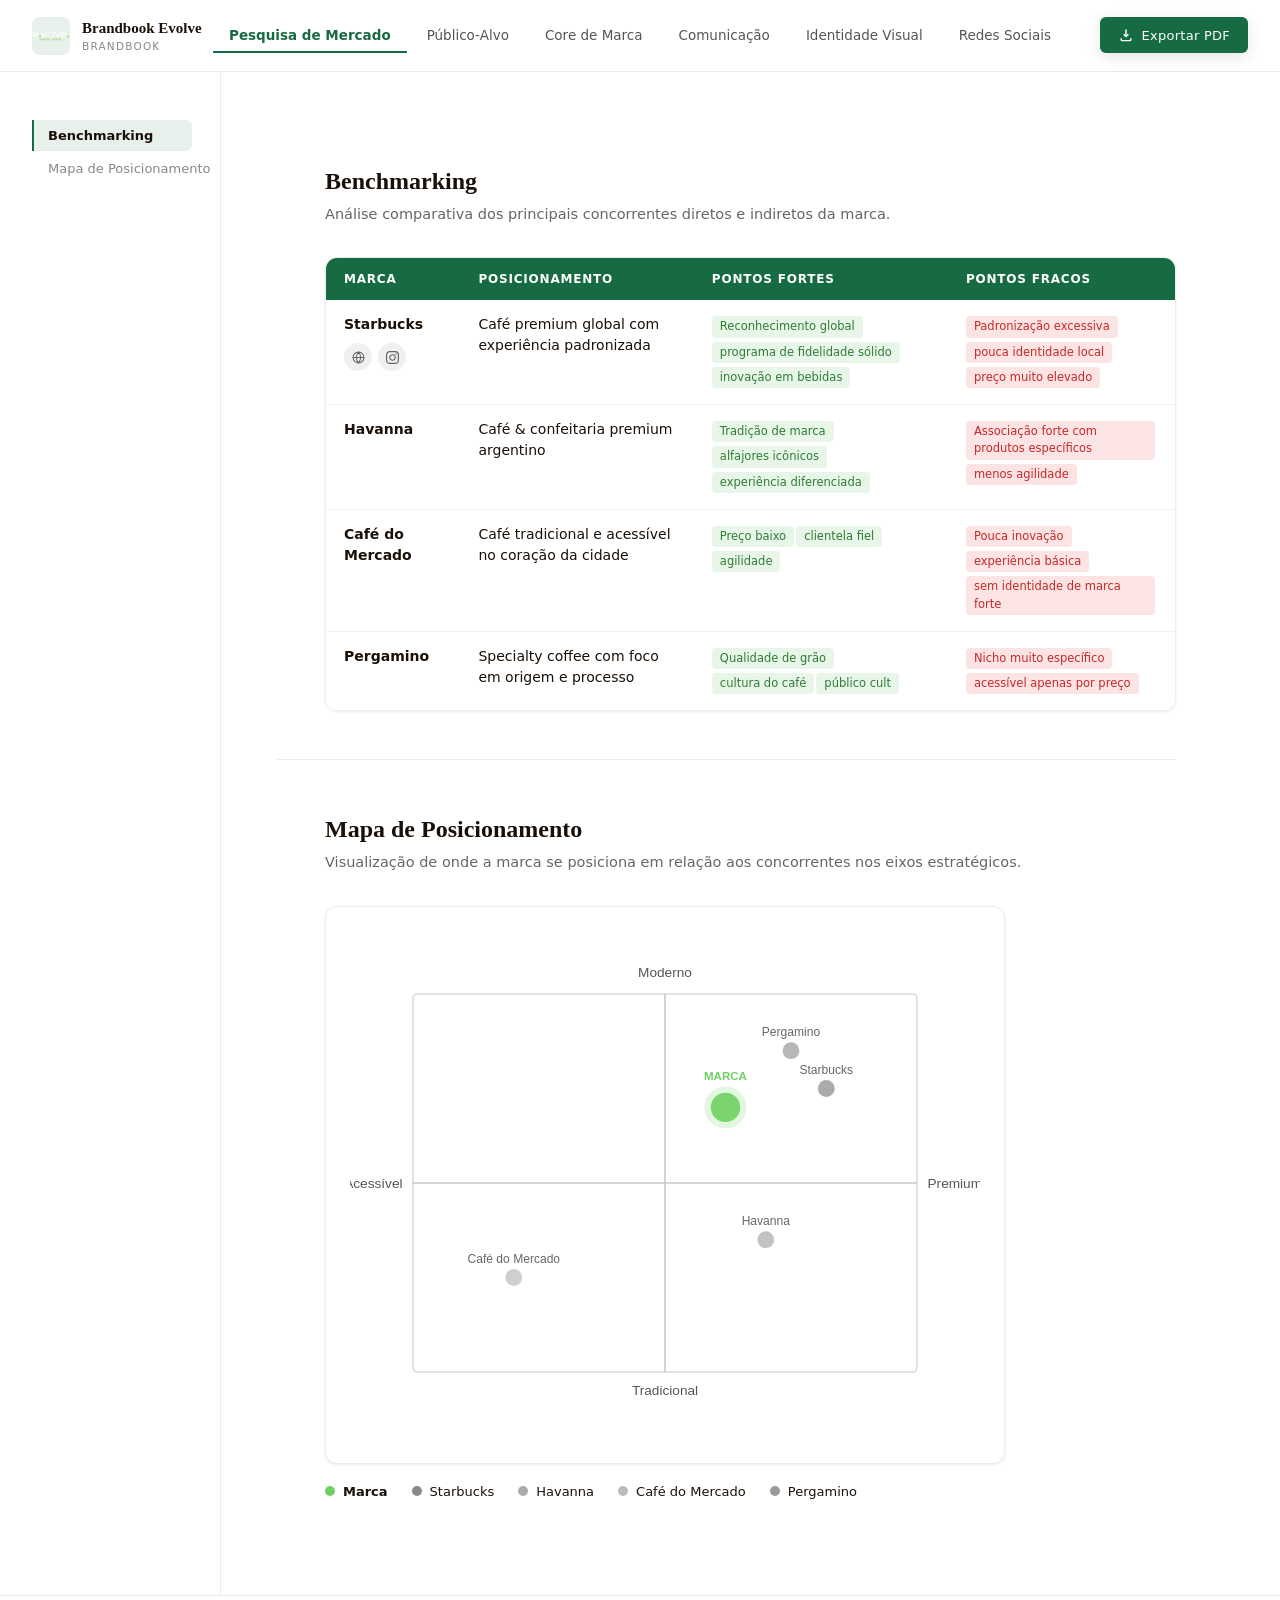
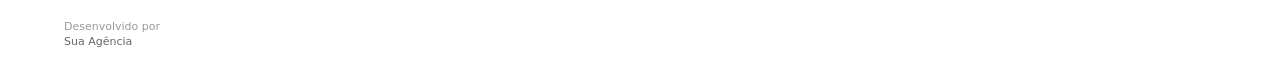
==== commit 56ac9017: "Atualizações layout e páginas" ====
--- a/index.html
+++ b/index.html
@@ -66,285 +66,243 @@
 
     <!-- ═══ MODULE 1: PESQUISA DE MERCADO ═══════════════════ -->
     <section class="module" id="research">
-      <div class="module-hero">
-        <div class="module-hero-inner">
-          <div class="module-number">01</div>
-          <div>
-            <h1 class="module-title">Pesquisa de Mercado</h1>
-            <p class="module-desc">Entendimento do contexto competitivo e posicionamento da marca no setor.</p>
-          </div>
-        </div>
-      </div>
-
-      <div class="sub-tabs-bar">
-        <div class="sub-tabs-bar-inner">
-          <button class="sub-tab active" data-section="benchmarking">Benchmarking</button>
-          <button class="sub-tab" data-section="positioning-map">Mapa de Posicionamento</button>
-        </div>
-      </div>
-
-      <div class="subsection active" id="benchmarking">
-        <h2 class="section-title">Benchmarking</h2>
-        <p class="section-desc">Análise comparativa dos principais concorrentes diretos e indiretos da marca.</p>
-        <div class="table-wrapper">
-          <table class="bench-table" id="bench-table">
-            <thead>
-              <tr>
-                <th>Marca</th>
-                <th>Posicionamento</th>
-                <th>Pontos Fortes</th>
-                <th>Pontos Fracos</th>
-              </tr>
-            </thead>
-            <tbody id="bench-tbody"></tbody>
-          </table>
-        </div>
-      </div>
-
-      <div class="subsection" id="positioning-map">
-        <h2 class="section-title">Mapa de Posicionamento</h2>
-        <p class="section-desc">Visualização de onde a marca se posiciona em relação aos concorrentes nos eixos estratégicos.</p>
-        <div class="map-container">
-          <svg id="pos-map" viewBox="0 0 600 480" xmlns="http://www.w3.org/2000/svg"></svg>
-        </div>
-        <div id="map-legend" class="map-legend"></div>
+      <div class="module-body">
+        <aside class="module-sidenav">
+          <nav class="sub-tabs-bar">
+            <button class="sub-tab active" data-section="benchmarking">Benchmarking</button>
+            <button class="sub-tab" data-section="positioning-map">Mapa de Posicionamento</button>
+          </nav>
+        </aside>
+        <div class="module-sections">
+          <div class="subsection" id="benchmarking">
+            <h2 class="section-title">Benchmarking</h2>
+            <p class="section-desc">Análise comparativa dos principais concorrentes diretos e indiretos da marca.</p>
+            <div class="table-wrapper">
+              <table class="bench-table" id="bench-table">
+                <thead>
+                  <tr>
+                    <th>Marca</th>
+                    <th>Posicionamento</th>
+                    <th>Pontos Fortes</th>
+                    <th>Pontos Fracos</th>
+                  </tr>
+                </thead>
+                <tbody id="bench-tbody"></tbody>
+              </table>
+            </div>
+          </div>
+
+          <div class="subsection" id="positioning-map">
+            <h2 class="section-title">Mapa de Posicionamento</h2>
+            <p class="section-desc">Visualização de onde a marca se posiciona em relação aos concorrentes nos eixos estratégicos.</p>
+            <div class="map-container">
+              <svg id="pos-map" viewBox="0 0 600 480" xmlns="http://www.w3.org/2000/svg"></svg>
+            </div>
+            <div id="map-legend" class="map-legend"></div>
+          </div>
+        </div>
       </div>
     </section>
 
     <!-- ═══ MODULE 2: PÚBLICO-ALVO ════════════════════════════ -->
     <section class="module hidden" id="audience">
-      <div class="module-hero">
-        <div class="module-hero-inner">
-          <div class="module-number">02</div>
-          <div>
-            <h1 class="module-title">Público-Alvo</h1>
-            <p class="module-desc">Quem são as pessoas que a marca quer alcançar, conectar e servir.</p>
-          </div>
-        </div>
-      </div>
-
-      <div class="sub-tabs-bar">
-        <div class="sub-tabs-bar-inner">
-          <button class="sub-tab active" data-section="segments">Públicos</button>
-          <button class="sub-tab" data-section="personas">Personas</button>
-        </div>
-      </div>
-
-      <div class="subsection active" id="segments">
-        <h2 class="section-title">Segmentos de Audiência</h2>
-        <p class="section-desc">Grupos estratégicos que representam a audiência da marca.</p>
-        <div class="cards-grid" id="segments-grid"></div>
-      </div>
-
-      <div class="subsection" id="personas">
-        <h2 class="section-title">Personas</h2>
-        <p class="section-desc">Representações semifictícias dos clientes ideais, baseadas em dados reais.</p>
-        <div class="personas-list" id="personas-list"></div>
+      <div class="module-body">
+        <aside class="module-sidenav">
+          <nav class="sub-tabs-bar">
+            <button class="sub-tab active" data-section="segments">Públicos</button>
+            <button class="sub-tab" data-section="personas">Personas</button>
+          </nav>
+        </aside>
+        <div class="module-sections">
+          <div class="subsection" id="segments">
+            <h2 class="section-title">Segmentos de Audiência</h2>
+            <p class="section-desc">Grupos estratégicos que representam a audiência da marca.</p>
+            <div class="cards-grid" id="segments-grid"></div>
+          </div>
+
+          <div class="subsection" id="personas">
+            <h2 class="section-title">Personas</h2>
+            <p class="section-desc">Representações semifictícias dos clientes ideais, baseadas em dados reais.</p>
+            <div class="personas-list" id="personas-list"></div>
+          </div>
+        </div>
       </div>
     </section>
 
     <!-- ═══ MODULE 3: CORE DE MARCA ═══════════════════════════ -->
     <section class="module hidden" id="brand-core">
-      <div class="module-hero">
-        <div class="module-hero-inner">
-          <div class="module-number">03</div>
-          <div>
-            <h1 class="module-title">Core de Marca</h1>
-            <p class="module-desc">A essência estratégica da marca: o que ela é, para quem é e por que existe.</p>
-          </div>
-        </div>
-      </div>
-
-      <div class="sub-tabs-bar">
-        <div class="sub-tabs-bar-inner">
-          <button class="sub-tab active" data-section="positioning">Posicionamento</button>
-          <button class="sub-tab" data-section="tagline">Tagline</button>
-          <button class="sub-tab" data-section="value-proposition">Proposta de Valor</button>
-          <button class="sub-tab" data-section="archetypes">Arquétipos</button>
-        </div>
-      </div>
-
-      <div class="subsection active" id="positioning">
-        <h2 class="section-title">Posicionamento</h2>
-        <p class="section-desc">A declaração que define com clareza onde a marca ocupa espaço na mente e no coração do público.</p>
-        <div class="quote-block" id="positioning-text"></div>
-      </div>
-
-      <div class="subsection" id="tagline">
-        <h2 class="section-title">Tagline</h2>
-        <p class="section-desc">A síntese verbal da marca — as palavras que ficam.</p>
-        <div class="taglines-list" id="taglines-list"></div>
-      </div>
-
-      <div class="subsection" id="value-proposition">
-        <h2 class="section-title">Proposta de Valor</h2>
-        <p class="section-desc">O que a marca entrega de único e como isso beneficia seu público.</p>
-        <div class="value-prop-block" id="value-prop-block"></div>
-      </div>
-
-      <div class="subsection" id="archetypes">
-        <h2 class="section-title">Arquétipos de Marca</h2>
-        <p class="section-desc">Os perfis arquetípicos que fundamentam a personalidade e expressão da marca.</p>
-        <div class="archetypes-list" id="archetypes-list"></div>
+      <div class="module-body">
+        <aside class="module-sidenav">
+          <nav class="sub-tabs-bar">
+            <button class="sub-tab active" data-section="positioning">Posicionamento</button>
+            <button class="sub-tab" data-section="tagline">Tagline</button>
+            <button class="sub-tab" data-section="value-proposition">Proposta de Valor</button>
+            <button class="sub-tab" data-section="archetypes">Arquétipos</button>
+          </nav>
+        </aside>
+        <div class="module-sections">
+          <div class="subsection" id="positioning">
+            <h2 class="section-title">Posicionamento</h2>
+            <p class="section-desc">A declaração que define com clareza onde a marca ocupa espaço na mente e no coração do público.</p>
+            <div class="quote-block" id="positioning-text"></div>
+          </div>
+
+          <div class="subsection" id="tagline">
+            <h2 class="section-title">Tagline</h2>
+            <p class="section-desc">A síntese verbal da marca — as palavras que ficam.</p>
+            <div class="taglines-list" id="taglines-list"></div>
+          </div>
+
+          <div class="subsection" id="value-proposition">
+            <h2 class="section-title">Proposta de Valor</h2>
+            <p class="section-desc">O que a marca entrega de único e como isso beneficia seu público.</p>
+            <div class="value-prop-block" id="value-prop-block"></div>
+          </div>
+
+          <div class="subsection" id="archetypes">
+            <h2 class="section-title">Arquétipos de Marca</h2>
+            <p class="section-desc">Os perfis arquetípicos que fundamentam a personalidade e expressão da marca.</p>
+            <div class="archetypes-list" id="archetypes-list"></div>
+          </div>
+        </div>
       </div>
     </section>
 
     <!-- ═══ MODULE 4: COMUNICAÇÃO ═════════════════════════════ -->
     <section class="module hidden" id="communication">
-      <div class="module-hero">
-        <div class="module-hero-inner">
-          <div class="module-number">04</div>
-          <div>
-            <h1 class="module-title">Comunicação</h1>
-            <p class="module-desc">Como a marca fala, escreve e se expressa verbalmente com o mundo.</p>
-          </div>
-        </div>
-      </div>
-
-      <div class="sub-tabs-bar">
-        <div class="sub-tabs-bar-inner">
-          <button class="sub-tab active" data-section="tone-of-voice">Tom de Voz</button>
-          <button class="sub-tab" data-section="vocabulary">Vocabulário</button>
-          <button class="sub-tab" data-section="narrative">Narrativa de Marca</button>
-          <button class="sub-tab" data-section="manifesto">Manifesto</button>
-        </div>
-      </div>
-
-      <div class="subsection active" id="tone-of-voice">
-        <h2 class="section-title">Tom de Voz</h2>
-        <p class="section-desc">Os atributos que definem como a marca se comunica em todo ponto de contato.</p>
-        <div class="tov-list" id="tov-list"></div>
-      </div>
-
-      <div class="subsection" id="vocabulary">
-        <h2 class="section-title">Vocabulário</h2>
-        <p class="section-desc">Palavras que pertencem (e que não pertencem) à voz da marca.</p>
-        <div class="vocab-block" id="vocab-block"></div>
-      </div>
-
-      <div class="subsection" id="narrative">
-        <h2 class="section-title">Narrativa de Marca</h2>
-        <p class="section-desc">A história que a marca conta sobre si mesma — sua origem, sua crença e seu propósito.</p>
-        <div class="prose-block" id="narrative-text"></div>
-      </div>
-
-      <div class="subsection" id="manifesto">
-        <h2 class="section-title">Manifesto</h2>
-        <p class="section-desc">A declaração de intenção da marca — o que ela acredita e defende.</p>
-        <div class="manifesto-block" id="manifesto-text"></div>
+      <div class="module-body">
+        <aside class="module-sidenav">
+          <nav class="sub-tabs-bar">
+            <button class="sub-tab active" data-section="tone-of-voice">Tom de Voz</button>
+            <button class="sub-tab" data-section="vocabulary">Vocabulário</button>
+            <button class="sub-tab" data-section="narrative">Narrativa de Marca</button>
+            <button class="sub-tab" data-section="manifesto">Manifesto</button>
+          </nav>
+        </aside>
+        <div class="module-sections">
+          <div class="subsection" id="tone-of-voice">
+            <h2 class="section-title">Tom de Voz</h2>
+            <p class="section-desc">Os atributos que definem como a marca se comunica em todo ponto de contato.</p>
+            <div class="tov-list" id="tov-list"></div>
+          </div>
+
+          <div class="subsection" id="vocabulary">
+            <h2 class="section-title">Vocabulário</h2>
+            <p class="section-desc">Palavras que pertencem (e que não pertencem) à voz da marca.</p>
+            <div class="vocab-block" id="vocab-block"></div>
+          </div>
+
+          <div class="subsection" id="narrative">
+            <h2 class="section-title">Narrativa de Marca</h2>
+            <p class="section-desc">A história que a marca conta sobre si mesma — sua origem, sua crença e seu propósito.</p>
+            <div class="prose-block" id="narrative-text"></div>
+          </div>
+
+          <div class="subsection" id="manifesto">
+            <h2 class="section-title">Manifesto</h2>
+            <p class="section-desc">A declaração de intenção da marca — o que ela acredita e defende.</p>
+            <div class="manifesto-block" id="manifesto-text"></div>
+          </div>
+        </div>
       </div>
     </section>
 
     <!-- ═══ MODULE 5: IDENTIDADE VISUAL ══════════════════════ -->
     <section class="module hidden" id="visual-identity">
-      <div class="module-hero">
-        <div class="module-hero-inner">
-          <div class="module-number">05</div>
-          <div>
-            <h1 class="module-title">Identidade Visual</h1>
-            <p class="module-desc">Os elementos visuais que tornam a marca reconhecível e consistente.</p>
-          </div>
-        </div>
-      </div>
-
-      <div class="sub-tabs-bar">
-        <div class="sub-tabs-bar-inner">
-          <button class="sub-tab active" data-section="logos">Logotipo</button>
-          <button class="sub-tab" data-section="palette">Paleta de Cores</button>
-          <button class="sub-tab" data-section="typography-files">Tipografia</button>
-          <button class="sub-tab" data-section="icons">Ícones</button>
-          <button class="sub-tab" data-section="spacing">Espaço & Tamanho</button>
-          <button class="sub-tab" data-section="incorrect">Uso Incorreto</button>
-          <button class="sub-tab" data-section="materials">Materiais</button>
-        </div>
-      </div>
-
-      <div class="subsection active" id="logos">
-        <h2 class="section-title">Logotipo e Variações</h2>
-        <p class="section-desc">Todas as versões aprovadas do logotipo e suas especificações de uso.</p>
-        <div class="logos-grid" id="logos-grid"></div>
-      </div>
-
-      <div class="subsection" id="palette">
-        <h2 class="section-title">Paleta de Cores</h2>
-        <p class="section-desc">As cores oficiais da marca com seus valores e orientações de uso.</p>
-        <div class="colors-grid" id="colors-grid"></div>
-      </div>
-
-      <div class="subsection" id="typography-files">
-        <h2 class="section-title">Tipografia</h2>
-        <p class="section-desc">Fontes oficiais da marca, com preview e arquivo para download.</p>
-        <div class="fonts-grid" id="fonts-grid"></div>
-      </div>
-
-      <div class="subsection" id="icons">
-        <h2 class="section-title">Ícones</h2>
-        <p class="section-desc">Sistema de ícones da marca para uso em materiais digitais e impressos.</p>
-        <div class="icons-grid" id="icons-grid"></div>
-      </div>
-
-      <div class="subsection" id="spacing">
-        <h2 class="section-title">Espaço em Branco e Tamanho</h2>
-        <p class="section-desc">Regras de área de proteção, tamanho mínimo e máximo para uso do logotipo.</p>
-        <div class="spacing-block" id="spacing-block"></div>
-      </div>
-
-      <div class="subsection" id="incorrect">
-        <h2 class="section-title">Uso Incorreto da Marca</h2>
-        <p class="section-desc">O que nunca deve ser feito com os elementos visuais da marca.</p>
-        <div class="incorrect-grid" id="incorrect-grid"></div>
-      </div>
-
-      <div class="subsection" id="materials">
-        <h2 class="section-title">Materiais Gráficos</h2>
-        <p class="section-desc">Aplicações da identidade visual em materiais reais da marca.</p>
-        <div class="materials-grid" id="materials-grid"></div>
+      <div class="module-body">
+        <aside class="module-sidenav">
+          <nav class="sub-tabs-bar">
+            <button class="sub-tab active" data-section="logos">Logotipo</button>
+            <button class="sub-tab" data-section="palette">Paleta de Cores</button>
+            <button class="sub-tab" data-section="typography-files">Tipografia</button>
+            <button class="sub-tab" data-section="icons">Ícones</button>
+            <button class="sub-tab" data-section="spacing">Espaço & Tamanho</button>
+            <button class="sub-tab" data-section="incorrect">Uso Incorreto</button>
+            <button class="sub-tab" data-section="materials">Materiais</button>
+          </nav>
+        </aside>
+        <div class="module-sections">
+          <div class="subsection" id="logos">
+            <h2 class="section-title">Logotipo e Variações</h2>
+            <p class="section-desc">Todas as versões aprovadas do logotipo e suas especificações de uso.</p>
+            <div class="logos-grid" id="logos-grid"></div>
+          </div>
+
+          <div class="subsection" id="palette">
+            <h2 class="section-title">Paleta de Cores</h2>
+            <p class="section-desc">As cores oficiais da marca com seus valores e orientações de uso.</p>
+            <div class="colors-grid" id="colors-grid"></div>
+          </div>
+
+          <div class="subsection" id="typography-files">
+            <h2 class="section-title">Tipografia</h2>
+            <p class="section-desc">Fontes oficiais da marca, com preview e arquivo para download.</p>
+            <div class="fonts-grid" id="fonts-grid"></div>
+          </div>
+
+          <div class="subsection" id="icons">
+            <h2 class="section-title">Ícones</h2>
+            <p class="section-desc">Sistema de ícones da marca para uso em materiais digitais e impressos.</p>
+            <div class="icons-grid" id="icons-grid"></div>
+          </div>
+
+          <div class="subsection" id="spacing">
+            <h2 class="section-title">Espaço em Branco e Tamanho</h2>
+            <p class="section-desc">Regras de área de proteção, tamanho mínimo e máximo para uso do logotipo.</p>
+            <div class="spacing-block" id="spacing-block"></div>
+          </div>
+
+          <div class="subsection" id="incorrect">
+            <h2 class="section-title">Uso Incorreto da Marca</h2>
+            <p class="section-desc">O que nunca deve ser feito com os elementos visuais da marca.</p>
+            <div class="incorrect-grid" id="incorrect-grid"></div>
+          </div>
+
+          <div class="subsection" id="materials">
+            <h2 class="section-title">Materiais Gráficos</h2>
+            <p class="section-desc">Aplicações da identidade visual em materiais reais da marca.</p>
+            <div class="materials-grid" id="materials-grid"></div>
+          </div>
+        </div>
       </div>
     </section>
 
     <!-- ═══ MODULE 6: REDES SOCIAIS ═══════════════════════════ -->
     <section class="module hidden" id="social-media">
-      <div class="module-hero">
-        <div class="module-hero-inner">
-          <div class="module-number">06</div>
-          <div>
-            <h1 class="module-title">Redes Sociais</h1>
-            <p class="module-desc">A estratégia de presença digital da marca — o que comunicar, como e com que visual.</p>
-          </div>
-        </div>
-      </div>
-
-      <div class="sub-tabs-bar">
-        <div class="sub-tabs-bar-inner">
-          <button class="sub-tab active" data-section="editorial-lines">Linhas Editoriais</button>
-          <button class="sub-tab" data-section="content-pillars">Pilares de Conteúdo</button>
-          <button class="sub-tab" data-section="references">Referências</button>
-          <button class="sub-tab" data-section="visual-comm">Comunicação Visual</button>
-        </div>
-      </div>
-
-      <div class="subsection active" id="editorial-lines">
-        <h2 class="section-title">Linhas Editoriais</h2>
-        <p class="section-desc">Os temas recorrentes que organizam o conteúdo da marca nas redes.</p>
-        <div class="editorial-list" id="editorial-list"></div>
-      </div>
-
-      <div class="subsection" id="content-pillars">
-        <h2 class="section-title">Pilares de Conteúdo</h2>
-        <p class="section-desc">As categorias estratégicas de conteúdo que equilibram objetivos e interesse do público.</p>
-        <div class="pillars-grid" id="pillars-grid"></div>
-      </div>
-
-      <div class="subsection" id="references">
-        <h2 class="section-title">Referências</h2>
-        <p class="section-desc">Inspirações visuais e de conteúdo que orientam a estética da marca nas redes.</p>
-        <div class="ref-grid" id="ref-grid"></div>
-      </div>
-
-      <div class="subsection" id="visual-comm">
-        <h2 class="section-title">Comunicação Visual nas Redes</h2>
-        <p class="section-desc">Templates e orientações visuais para os formatos das redes sociais.</p>
-        <div class="viscomm-grid" id="viscomm-grid"></div>
+      <div class="module-body">
+        <aside class="module-sidenav">
+          <nav class="sub-tabs-bar">
+            <button class="sub-tab active" data-section="editorial-lines">Linhas Editoriais</button>
+            <button class="sub-tab" data-section="content-pillars">Pilares de Conteúdo</button>
+            <button class="sub-tab" data-section="references">Referências</button>
+            <button class="sub-tab" data-section="visual-comm">Comunicação Visual</button>
+          </nav>
+        </aside>
+        <div class="module-sections">
+          <div class="subsection" id="editorial-lines">
+            <h2 class="section-title">Linhas Editoriais</h2>
+            <p class="section-desc">Os temas recorrentes que organizam o conteúdo da marca nas redes.</p>
+            <div class="editorial-list" id="editorial-list"></div>
+          </div>
+
+          <div class="subsection" id="content-pillars">
+            <h2 class="section-title">Pilares de Conteúdo</h2>
+            <p class="section-desc">As categorias estratégicas de conteúdo que equilibram objetivos e interesse do público.</p>
+            <div class="pillars-grid" id="pillars-grid"></div>
+          </div>
+
+          <div class="subsection" id="references">
+            <h2 class="section-title">Referências</h2>
+            <p class="section-desc">Inspirações visuais e de conteúdo que orientam a estética da marca nas redes.</p>
+            <div class="ref-grid" id="ref-grid"></div>
+          </div>
+
+          <div class="subsection" id="visual-comm">
+            <h2 class="section-title">Comunicação Visual nas Redes</h2>
+            <p class="section-desc">Templates e orientações visuais para os formatos das redes sociais.</p>
+            <div class="viscomm-grid" id="viscomm-grid"></div>
+          </div>
+        </div>
       </div>
     </section>
 
--- a/assets/style.css
+++ b/assets/style.css
@@ -218,83 +218,69 @@
   to   { opacity: 1; transform: translateY(0); }
 }
 
-.module-hero {
-  background: var(--brand-primary);
-  padding: 96px 0 64px;
-}
-.module-hero-inner {
-  max-width: var(--content-max);
-  margin: 0 auto;
-  padding: 0 var(--content-pad);
+/* ─── MODULE TWO-COLUMN LAYOUT ───────────────────────────────── */
+.module-body {
   display: flex;
   align-items: flex-start;
-  gap: 24px;
-}
-.module-number {
-  font-family: var(--font-heading);
-  font-size: 52px;
-  font-weight: 700;
-  color: rgba(255,255,255,.18);
-  line-height: 1;
+  width: 100%;
+}
+
+.module-sidenav {
+  width: 220px;
   flex-shrink: 0;
-  margin-top: -4px;
-}
-.module-title {
-  font-family: var(--font-heading);
-  font-size: 56px;
-  font-weight: 700;
-  color: #fff;
-  line-height: 1.1;
-  letter-spacing: -.01em;
-}
-.module-desc {
-  font-size: 16px;
-  color: rgba(255,255,255,.6);
-  margin-top: 12px;
-  line-height: 1.5;
-  max-width: 600px;
-}
-
-/* ─── SUB-TABS ───────────────────────────────────────────────── */
+  position: sticky;
+  top: var(--header-height);
+  padding: 48px 28px 48px 32px;
+  align-self: flex-start;
+  min-height: calc(100vh - var(--header-height));
+}
+
+.module-sections {
+  flex: 1;
+  min-width: 0;
+  max-width: 1020px;
+  padding: 48px var(--content-pad) 48px 56px;
+  border-left: 1px solid rgba(0,0,0,.07);
+}
+
+/* ─── SUB-TABS (vertical sidenav) ────────────────────────────── */
 .sub-tabs-bar {
-  background: #fff;
-  border-bottom: 1px solid rgba(0,0,0,.07);
-}
-.sub-tabs-bar-inner {
-  display: flex;
-  gap: 28px;
-  max-width: var(--content-max);
-  margin: 0 auto;
-  padding: 0 var(--content-pad);
-  overflow-x: auto;
-  flex-wrap: wrap;
+  display: flex;
+  flex-direction: column;
+  gap: 2px;
 }
 .sub-tab {
-  padding: 16px 0;
+  display: block;
+  width: 100%;
+  text-align: left;
+  padding: 8px 14px;
   border: none;
-  border-bottom: 2px solid transparent;
+  border-left: 2px solid transparent;
   background: transparent;
-  font-size: 13.5px;
+  font-size: 13px;
   font-weight: 500;
-  color: #777;
+  color: #888;
   transition: all var(--transition);
   white-space: nowrap;
-}
-.sub-tab:hover { color: var(--brand-text); }
+  border-radius: 0 var(--radius-sm) var(--radius-sm) 0;
+}
+.sub-tab:hover { color: var(--brand-text); background: rgba(0,0,0,.03); }
 .sub-tab.active {
-  border-bottom-color: var(--brand-primary);
+  border-left-color: var(--brand-primary);
   color: var(--brand-text);
   font-weight: 600;
+  background: var(--brand-primary-10);
 }
 
 /* ─── SUBSECTION ─────────────────────────────────────────────── */
 .subsection {
-  display: none;
-  padding: 44px var(--content-pad);
-  max-width: var(--content-max);
-  margin: 0 auto;
-}
-.subsection.active { display: block; animation: fadeIn .3s ease; }
+  display: block;
+  padding: 48px 0 48px 48px;
+}
+.subsection + .subsection {
+  border-top: 1px solid rgba(0,0,0,.07);
+  padding-top: 56px;
+}
 
 .section-title {
   font-family: var(--font-heading);
@@ -377,6 +363,32 @@
   padding: 2px 8px;
   margin: 2px 2px 2px 0;
 }
+
+/* ─── BENCH SOCIAL LINKS ────────────────────────────────────── */
+.bench-brand-name { font-weight: 600; }
+.bench-social-links {
+  display: flex;
+  gap: 6px;
+  flex-wrap: wrap;
+  margin-top: 8px;
+}
+.bench-social-btn {
+  display: flex;
+  align-items: center;
+  justify-content: center;
+  width: 28px;
+  height: 28px;
+  border-radius: 50%;
+  background: rgba(0,0,0,.06);
+  color: #666;
+  flex-shrink: 0;
+  transition: background var(--transition), color var(--transition);
+}
+.bench-social-btn:hover {
+  background: var(--brand-primary);
+  color: #fff;
+}
+.bench-social-btn svg { width: 13px; height: 13px; }
 
 /* ─── POSITIONING MAP ───────────────────────────────────────── */
 .map-container {
@@ -1344,13 +1356,43 @@
   .hamburger { display: flex; }
   .topnav-overlay.active { display: block; }
 
-  .module-hero { padding: 80px 0 28px; }
-  .module-hero-inner { padding: 0 24px; }
-  .module-number { font-size: 36px; }
-  .module-title { font-size: 28px; }
-
-  .sub-tabs-bar-inner { padding: 0 20px; }
-  .subsection { padding: 28px 20px; }
+  /* Two-column → single column on mobile */
+  .module-body {
+    flex-direction: column;
+    padding: 0;
+  }
+  .module-sidenav {
+    width: 100%;
+    position: static;
+    padding: 16px 20px 0;
+    min-height: auto;
+  }
+  .sub-tabs-bar {
+    flex-direction: row;
+    gap: 0;
+    overflow-x: auto;
+    border-bottom: 1px solid rgba(0,0,0,.08);
+    padding-bottom: 0;
+  }
+  .sub-tab {
+    border-left: none;
+    border-bottom: 2px solid transparent;
+    padding: 12px 14px;
+    white-space: nowrap;
+    border-radius: 0;
+  }
+  .sub-tab.active {
+    border-bottom-color: var(--brand-primary);
+    border-left-color: transparent;
+    background: transparent;
+  }
+  .module-sections {
+    border-left: none;
+    padding: 32px 20px;
+    border-top: 1px solid rgba(0,0,0,.07);
+  }
+  .subsection { padding: 32px 0; }
+  .subsection + .subsection { padding-top: 32px; }
 
   .persona-card { grid-template-columns: 1fr; }
   .tov-examples { grid-template-columns: 1fr; }
@@ -1366,7 +1408,7 @@
   .hamburger,
   .topnav-overlay,
   .btn-export-pdf,
-  .sub-tabs-bar {
+  .module-sidenav {
     display: none !important;
   }
 
@@ -1398,40 +1440,25 @@
     break-before: avoid;
   }
 
-  /* Mostrar todas as subsections (não só a tab ativa) */
+  .module-body {
+    flex-direction: column;
+    padding: 0;
+  }
+
+  .module-sections {
+    border-left: none;
+    padding-left: 0;
+  }
+
+  /* Todas as subsections visíveis */
   .subsection {
     display: block !important;
     opacity: 1 !important;
     margin-bottom: 32px;
     max-width: none;
-  }
-
-  /* Cabeçalho de módulo */
-  .module-hero-inner {
-    max-width: none;
-    margin: 0;
-    padding: 0;
-  }
-  .module-hero {
     padding: 24px 0;
-    border-bottom: 2px solid #000;
-    margin-bottom: 24px;
-  }
-
-  .module-number {
-    color: #999;
-    font-size: 28pt;
-  }
-
-  .module-title {
-    font-size: 20pt;
-    color: #000;
-  }
-
-  .module-desc {
-    font-size: 10pt;
-    color: #444;
-  }
+  }
+  .subsection + .subsection { border-top: 1px solid #ddd; padding-top: 24px; }
 
   /* Títulos de seção */
   .section-title {
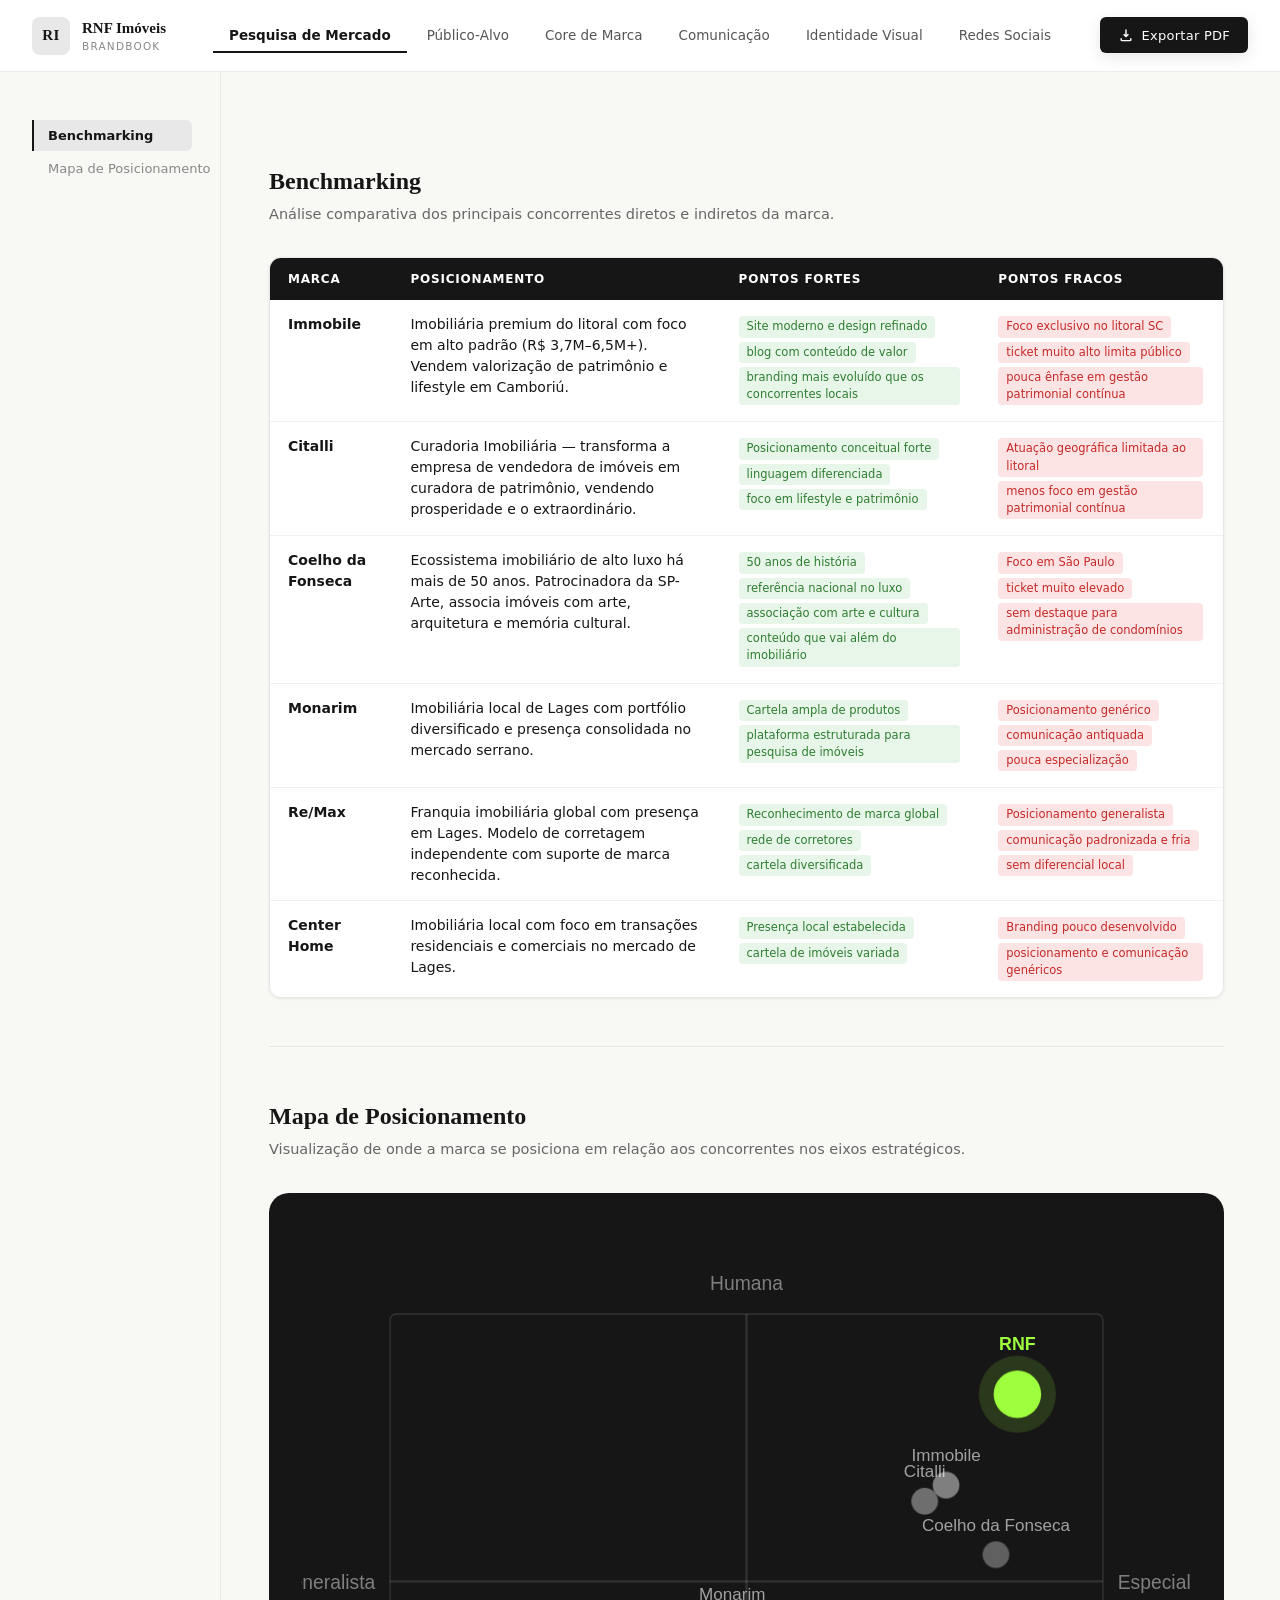
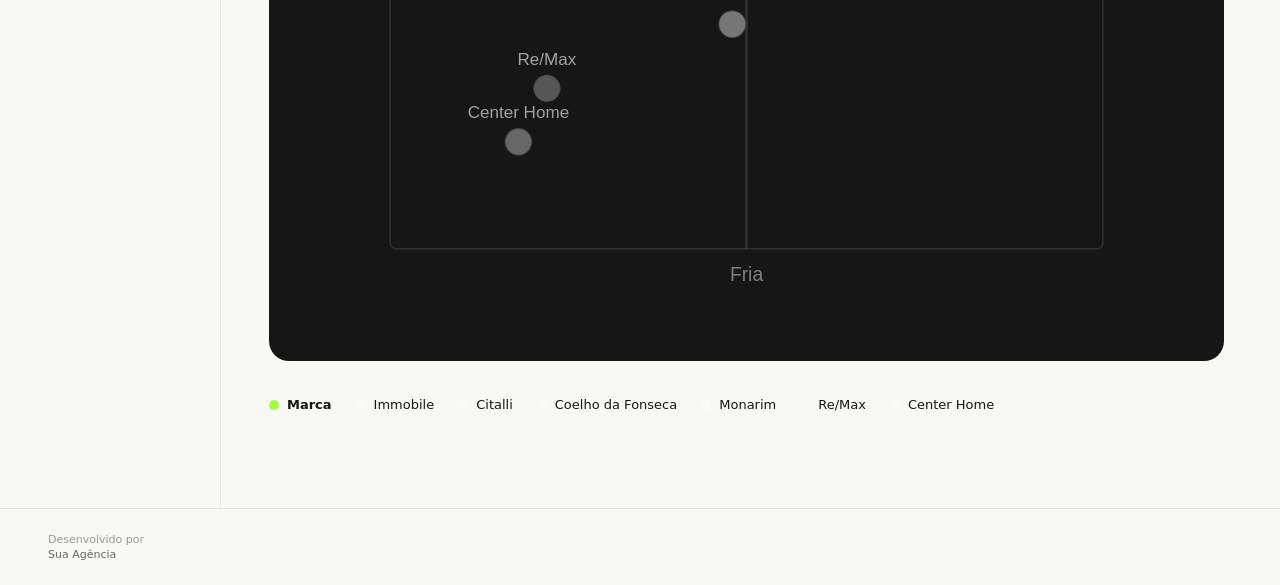
==== commit f11ebaf8: "Mudanças gerais no layout e animações" ====
--- a/index.html
+++ b/index.html
@@ -144,7 +144,7 @@
           <div class="subsection" id="positioning">
             <h2 class="section-title">Posicionamento</h2>
             <p class="section-desc">A declaração que define com clareza onde a marca ocupa espaço na mente e no coração do público.</p>
-            <div class="quote-block" id="positioning-text"></div>
+            <div id="positioning-text"></div>
           </div>
 
           <div class="subsection" id="tagline">
@@ -162,7 +162,7 @@
           <div class="subsection" id="archetypes">
             <h2 class="section-title">Arquétipos de Marca</h2>
             <p class="section-desc">Os perfis arquetípicos que fundamentam a personalidade e expressão da marca.</p>
-            <div class="archetypes-list" id="archetypes-list"></div>
+            <div class="archetypes-grid" id="archetypes-list"></div>
           </div>
         </div>
       </div>
@@ -195,13 +195,13 @@
           <div class="subsection" id="narrative">
             <h2 class="section-title">Narrativa de Marca</h2>
             <p class="section-desc">A história que a marca conta sobre si mesma — sua origem, sua crença e seu propósito.</p>
-            <div class="prose-block" id="narrative-text"></div>
+            <div id="narrative-text"></div>
           </div>
 
           <div class="subsection" id="manifesto">
             <h2 class="section-title">Manifesto</h2>
             <p class="section-desc">A declaração de intenção da marca — o que ela acredita e defende.</p>
-            <div class="manifesto-block" id="manifesto-text"></div>
+            <div id="manifesto-text"></div>
           </div>
         </div>
       </div>
@@ -212,7 +212,8 @@
       <div class="module-body">
         <aside class="module-sidenav">
           <nav class="sub-tabs-bar">
-            <button class="sub-tab active" data-section="logos">Logotipo</button>
+            <button class="sub-tab active" data-section="moodboard">Moodboard</button>
+            <button class="sub-tab" data-section="logos">Logotipo</button>
             <button class="sub-tab" data-section="palette">Paleta de Cores</button>
             <button class="sub-tab" data-section="typography-files">Tipografia</button>
             <button class="sub-tab" data-section="icons">Ícones</button>
@@ -222,6 +223,12 @@
           </nav>
         </aside>
         <div class="module-sections">
+          <div class="subsection" id="moodboard">
+            <h2 class="section-title">Moodboard</h2>
+            <p class="section-desc">Proposta visual e referências que definem a estética e o conceito da identidade.</p>
+            <div id="moodboard-content"></div>
+          </div>
+
           <div class="subsection" id="logos">
             <h2 class="section-title">Logotipo e Variações</h2>
             <p class="section-desc">Todas as versões aprovadas do logotipo e suas especificações de uso.</p>
--- a/assets/style.css
+++ b/assets/style.css
@@ -22,8 +22,8 @@
 
   /* Layout */
   --header-height: 72px;
-  --content-max:   1280px;
-  --content-pad:   64px;
+  --content-max:   1600px;
+  --content-pad:   48px;
   --radius-sm:     6px;
   --radius-md:     12px;
   --radius-lg:     20px;
@@ -238,8 +238,8 @@
 .module-sections {
   flex: 1;
   min-width: 0;
-  max-width: 1020px;
-  padding: 48px var(--content-pad) 48px 56px;
+  max-width: 1440px;
+  padding: 48px 56px 48px 48px;
   border-left: 1px solid rgba(0,0,0,.07);
 }
 
@@ -275,7 +275,7 @@
 /* ─── SUBSECTION ─────────────────────────────────────────────── */
 .subsection {
   display: block;
-  padding: 48px 0 48px 48px;
+  padding: 48px 0;
 }
 .subsection + .subsection {
   border-top: 1px solid rgba(0,0,0,.07);
@@ -364,6 +364,78 @@
   margin: 2px 2px 2px 0;
 }
 
+/* ─── MOODBOARD ─────────────────────────────────────────────── */
+.moodboard-concept {
+  font-size: 16px;
+  line-height: 1.8;
+  color: var(--brand-text);
+  max-width: 700px;
+  margin-bottom: 48px;
+}
+.moodboard-hero {
+  position: relative;
+  width: 100%;
+  border-radius: var(--radius-md);
+  overflow: hidden;
+  cursor: pointer;
+  margin-bottom: 24px;
+}
+.moodboard-hero img {
+  width: 100%;
+  height: 560px;
+  object-fit: cover;
+  display: block;
+  transition: transform 0.5s ease;
+}
+.moodboard-hero:hover img { transform: scale(1.02); }
+.moodboard-hero-overlay {
+  position: absolute;
+  inset: 0;
+  display: flex;
+  align-items: center;
+  justify-content: center;
+  background: rgba(0,0,0,0);
+  color: #fff;
+  opacity: 0;
+  transition: opacity var(--transition), background var(--transition);
+}
+.moodboard-hero:hover .moodboard-hero-overlay {
+  opacity: 1;
+  background: rgba(0,0,0,.25);
+}
+.moodboard-gallery {
+  display: grid;
+  grid-template-columns: repeat(auto-fill, minmax(180px, 1fr));
+  gap: 12px;
+  margin-top: 24px;
+}
+.moodboard-gallery-item {
+  position: relative;
+  border-radius: var(--radius-sm);
+  overflow: hidden;
+  aspect-ratio: 1;
+  cursor: pointer;
+}
+.moodboard-gallery-item img {
+  width: 100%;
+  height: 100%;
+  object-fit: cover;
+  display: block;
+  transition: transform 0.35s ease;
+}
+.moodboard-gallery-item:hover img { transform: scale(1.06); }
+.moodboard-gallery-caption {
+  position: absolute;
+  bottom: 0; left: 0; right: 0;
+  background: rgba(0,0,0,.5);
+  color: #fff;
+  font-size: 11px;
+  padding: 6px 10px;
+  opacity: 0;
+  transition: opacity var(--transition);
+}
+.moodboard-gallery-item:hover .moodboard-gallery-caption { opacity: 1; }
+
 /* ─── BENCH SOCIAL LINKS ────────────────────────────────────── */
 .bench-brand-name { font-weight: 600; }
 .bench-social-links {
@@ -392,20 +464,38 @@
 
 /* ─── POSITIONING MAP ───────────────────────────────────────── */
 .map-container {
-  background: #fff;
-  border-radius: var(--radius-md);
-  padding: 24px;
-  box-shadow: var(--shadow-sm);
-  border: 1px solid rgba(0,0,0,.07);
-  max-width: 680px;
+  background: var(--brand-primary);
+  border-radius: var(--radius-lg);
+  padding: 32px 32px 24px;
   margin-bottom: 20px;
-}
-#pos-map { width: 100%; height: auto; }
+  overflow: hidden;
+}
+#pos-map { width: 100%; height: auto; display: block; }
+.map-dot {
+  opacity: 0;
+  transform-box: fill-box;
+  transform-origin: center;
+  animation: mapDotIn 0.5s cubic-bezier(0.16, 1, 0.3, 1) forwards;
+}
+.map-brand-pulse {
+  animation: mapPulse 2.5s ease-in-out infinite;
+  transform-origin: center;
+  transform-box: fill-box;
+}
+@keyframes mapDotIn {
+  from { opacity: 0; transform: scale(0); transform-origin: center; transform-box: fill-box; }
+  to   { opacity: 1; transform: scale(1); }
+}
+@keyframes mapPulse {
+  0%, 100% { opacity: .12; transform: scale(1); }
+  50%       { opacity: .28; transform: scale(1.3); }
+}
 .map-legend {
   display: flex;
   gap: 24px;
   flex-wrap: wrap;
   font-size: 13px;
+  padding-top: 16px;
 }
 .legend-item {
   display: flex;
@@ -576,68 +666,99 @@
   line-height: 1;
 }
 
-/* ─── TAGLINES ───────────────────────────────────────────────── */
-.taglines-list { display: flex; flex-direction: column; gap: 16px; }
-.tagline-card {
-  background: #fff;
-  border-radius: var(--radius-md);
-  padding: 24px 28px;
-  border: 1px solid rgba(0,0,0,.07);
-  box-shadow: var(--shadow-sm);
-}
-.tagline-primary-badge {
-  font-size: 11px;
+/* ─── TAGLINE HERO ───────────────────────────────────────────── */
+.tagline-hero {
+  background: var(--brand-primary);
+  border-radius: var(--radius-lg);
+  padding: 72px 64px;
+  overflow: hidden;
+  position: relative;
+}
+.tagline-hero-eyebrow {
+  font-size: 10.5px;
   text-transform: uppercase;
-  letter-spacing: 1px;
-  font-weight: 700;
+  letter-spacing: 3px;
+  font-weight: 600;
   color: var(--brand-accent);
-  margin-bottom: 10px;
-}
-.tagline-text {
-  font-family: var(--font-heading);
-  font-size: 26px;
-  font-weight: 700;
-  color: var(--brand-text);
-  margin-bottom: 10px;
-}
-.tagline-context { font-size: 13.5px; color: #666; line-height: 1.5; }
+  margin-bottom: 28px;
+  opacity: 0;
+  transform: translateY(10px);
+  transition: opacity 0.5s ease 0s, transform 0.5s ease 0s;
+}
+.tagline-hero.visible .tagline-hero-eyebrow {
+  opacity: 1;
+  transform: translateY(0);
+}
+.tagline-display {
+  font-family: var(--font-heading);
+  font-size: clamp(32px, 5.5vw, 80px);
+  font-weight: 900;
+  line-height: 1.05;
+  letter-spacing: -0.03em;
+  text-transform: uppercase;
+  color: #fff;
+}
+.tagline-word {
+  display: inline-block;
+  opacity: 0;
+  transform: translateY(48px);
+  transition: opacity 0.6s cubic-bezier(0.16, 1, 0.3, 1), transform 0.6s cubic-bezier(0.16, 1, 0.3, 1);
+  transition-delay: var(--delay, 0s);
+}
+.tagline-hero.visible .tagline-word {
+  opacity: 1;
+  transform: translateY(0);
+}
+.tagline-hero-context {
+  font-size: 14px;
+  color: rgba(255,255,255,0.45);
+  margin-top: 28px;
+  line-height: 1.6;
+  max-width: 540px;
+}
 
 /* ─── VALUE PROPOSITION ─────────────────────────────────────── */
 .value-prop-block { display: flex; flex-direction: column; gap: 24px; }
 .value-main {
   background: var(--brand-primary);
   color: #fff;
+  border-radius: var(--radius-lg);
+  padding: 52px 56px;
+  font-family: var(--font-heading);
+  font-size: clamp(20px, 2.8vw, 34px);
+  font-weight: 700;
+  line-height: 1.35;
+  letter-spacing: -0.01em;
+}
+.vp-audience-grid {
+  display: grid;
+  grid-template-columns: repeat(2, 1fr);
+  gap: 16px;
+}
+.vp-audience-card {
+  background: #fff;
   border-radius: var(--radius-md);
-  padding: 28px 32px;
-  font-size: 16px;
+  padding: 28px 28px 24px;
+  border: 1px solid rgba(0,0,0,.07);
+  box-shadow: var(--shadow-sm);
+  border-top: 3px solid var(--brand-accent);
+}
+.vp-audience-label {
+  font-size: 10.5px;
+  text-transform: uppercase;
+  letter-spacing: 2px;
+  font-weight: 700;
+  color: var(--brand-accent);
+  background: var(--brand-primary);
+  display: inline-block;
+  padding: 3px 10px;
+  border-radius: 30px;
+  margin-bottom: 14px;
+}
+.vp-audience-text {
+  font-size: 15px;
   line-height: 1.65;
-}
-.value-diffs-title {
-  font-size: 13px;
-  text-transform: uppercase;
-  letter-spacing: 1px;
-  font-weight: 600;
-  color: var(--brand-secondary);
-  margin-bottom: 14px;
-}
-.value-diffs { display: flex; flex-direction: column; gap: 10px; }
-.value-diff-item {
-  display: flex;
-  gap: 14px;
-  background: #fff;
-  border-radius: var(--radius-sm);
-  padding: 16px 20px;
-  border: 1px solid rgba(0,0,0,.07);
-  font-size: 14.5px;
-  line-height: 1.5;
-  align-items: flex-start;
-}
-.value-diff-icon {
-  width: 8px; height: 8px;
-  border-radius: 50%;
-  background: var(--brand-accent);
-  flex-shrink: 0;
-  margin-top: 6px;
+  color: var(--brand-text);
 }
 
 /* ─── ARCHETYPES ─────────────────────────────────────────────── */
@@ -784,10 +905,122 @@
   font-family: var(--font-heading);
   font-size: 20px;
   line-height: 1.85;
-  max-width: 760px;
 }
 .manifesto-block p { margin-bottom: 20px; opacity: .9; }
 .manifesto-block p:last-child { margin-bottom: 0; opacity: 1; font-weight: 700; font-size: 22px; }
+
+/* ─── MANIFESTO QUOTE ────────────────────────────────────────── */
+.manifesto-quote {
+  position: relative;
+  padding-left: 48px;
+}
+.manifesto-quote-mark {
+  position: absolute;
+  left: 0;
+  top: -24px;
+  font-family: Georgia, 'Times New Roman', serif;
+  font-size: 120px;
+  line-height: 1;
+  color: var(--brand-accent);
+  opacity: 0.3;
+  pointer-events: none;
+  user-select: none;
+}
+.manifesto-quote-body {
+  border-left: 3px solid var(--brand-accent);
+  padding-left: 36px;
+}
+.manifesto-para {
+  font-family: var(--font-heading);
+  font-size: clamp(17px, 1.9vw, 25px);
+  line-height: 1.75;
+  color: var(--brand-text);
+  margin-bottom: 1em;
+  opacity: 0.85;
+}
+.manifesto-para:last-child {
+  margin-bottom: 0;
+  opacity: 1;
+  font-weight: 700;
+  font-size: clamp(19px, 2.1vw, 27px);
+}
+.manifesto-para strong { color: var(--brand-primary); font-weight: 900; }
+.manifesto-para.reveal {
+  opacity: 0;
+  transform: translateY(18px);
+  transition: opacity 0.7s cubic-bezier(0.16, 1, 0.3, 1), transform 0.7s cubic-bezier(0.16, 1, 0.3, 1);
+}
+.manifesto-para.reveal.visible {
+  opacity: 0.85;
+  transform: none;
+}
+.manifesto-para.reveal.visible:last-child { opacity: 1; }
+
+/* ─── NARRATIVE CAROUSEL ────────────────────────────────────── */
+.narrative-carousel {
+  background: var(--brand-primary);
+  border-radius: var(--radius-lg);
+  padding: 56px 56px 44px;
+  position: relative;
+}
+.narrative-slide { display: none; }
+.narrative-slide.active {
+  display: block;
+  animation: narrativeSlideIn 0.4s cubic-bezier(0.16, 1, 0.3, 1) both;
+}
+@keyframes narrativeSlideIn {
+  from { opacity: 0; transform: translateX(20px); }
+  to   { opacity: 1; transform: translateX(0); }
+}
+.narrative-chapter-num {
+  font-size: 11px;
+  text-transform: uppercase;
+  letter-spacing: 3px;
+  font-weight: 600;
+  color: var(--brand-accent);
+  margin-bottom: 24px;
+}
+.narrative-chapter-text {
+  font-family: var(--font-heading);
+  font-size: clamp(17px, 2.2vw, 26px);
+  font-weight: 400;
+  line-height: 1.65;
+  color: #fff;
+}
+.narrative-chapter-text strong {
+  color: var(--brand-accent);
+  font-weight: 700;
+}
+.narrative-controls {
+  display: flex;
+  align-items: center;
+  gap: 16px;
+  margin-top: 44px;
+}
+.narrative-btn {
+  width: 44px; height: 44px;
+  border-radius: 50%;
+  border: 1.5px solid rgba(255,255,255,0.2);
+  background: transparent;
+  color: rgba(255,255,255,0.7);
+  font-size: 18px;
+  cursor: pointer;
+  display: flex;
+  align-items: center;
+  justify-content: center;
+  transition: border-color 0.2s, color 0.2s, background 0.2s;
+}
+.narrative-btn:hover {
+  border-color: var(--brand-accent);
+  color: var(--brand-accent);
+  background: rgba(158,255,62,0.08);
+}
+.narrative-progress {
+  font-size: 12px;
+  color: rgba(255,255,255,0.35);
+  letter-spacing: 2px;
+  font-weight: 500;
+}
 
 /* ─── LOGOS GRID ─────────────────────────────────────────────── */
 .logos-grid {
@@ -1401,6 +1634,327 @@
   .quote-block { padding: 28px 28px; font-size: 17px; }
 }
 
+/* ─── POSITIONING HERO ───────────────────────────────────────── */
+.positioning-hero {
+  border-radius: var(--radius-lg);
+  overflow: hidden;
+  box-shadow: var(--shadow-md);
+}
+.positioning-hero-statement {
+  background: var(--brand-primary);
+  color: #fff;
+  padding: 56px 56px 48px;
+}
+.positioning-eyebrow {
+  font-size: 10.5px;
+  text-transform: uppercase;
+  letter-spacing: 2.5px;
+  font-weight: 600;
+  opacity: .4;
+  margin-bottom: 28px;
+}
+.positioning-statement {
+  font-family: var(--font-heading);
+  font-size: clamp(30px, 4vw, 56px);
+  font-weight: 900;
+  line-height: 1.15;
+  letter-spacing: -0.025em;
+  text-transform: uppercase;
+}
+.positioning-hero .pos-line {
+  display: block;
+  opacity: 0;
+  transform: translateY(22px);
+  transition: opacity 0.75s cubic-bezier(0.16, 1, 0.3, 1), transform 0.75s cubic-bezier(0.16, 1, 0.3, 1);
+  transition-delay: var(--delay, 0s);
+}
+.positioning-hero.visible .pos-line {
+  opacity: 1;
+  transform: translateY(0);
+}
+
+/* ─── POSITIONING PILLARS ────────────────────────────────────── */
+.positioning-pillars {
+  display: grid;
+  grid-template-columns: repeat(3, 1fr);
+  background: #fff;
+  border-top: 3px solid var(--brand-accent);
+}
+.positioning-pillar {
+  padding: 28px 24px;
+  border-right: 1px solid rgba(0,0,0,.07);
+  transition: background var(--transition);
+  position: relative;
+}
+.positioning-pillar:last-child { border-right: none; }
+.positioning-pillar:hover { background: var(--brand-primary-10); }
+.positioning-pillar::before {
+  content: '';
+  display: block;
+  width: 24px;
+  height: 3px;
+  background: var(--brand-accent);
+  margin-bottom: 14px;
+  border-radius: 2px;
+  transition: width var(--transition);
+}
+.positioning-pillar:hover::before { width: 44px; }
+.positioning-pillar-title {
+  font-family: var(--font-heading);
+  font-size: 14.5px;
+  font-weight: 700;
+  color: var(--brand-text);
+  margin-bottom: 8px;
+}
+.positioning-pillar-desc {
+  font-size: 12.5px;
+  color: #666;
+  line-height: 1.55;
+}
+
+/* ─── ARCHETYPE FLIP CARDS ───────────────────────────────────── */
+.archetypes-grid {
+  display: grid;
+  grid-template-columns: repeat(3, 1fr);
+  gap: 20px;
+}
+.archetype-flip {
+  height: 310px;
+  cursor: pointer;
+  perspective: 1000px;
+  outline: none;
+}
+.archetype-flip-inner {
+  position: relative;
+  width: 100%;
+  height: 100%;
+  transform-style: preserve-3d;
+  transition: transform 0.55s cubic-bezier(.4, 0, .2, 1);
+}
+.archetype-flip.open .archetype-flip-inner {
+  transform: rotateY(180deg);
+}
+.archetype-front,
+.archetype-back {
+  position: absolute;
+  inset: 0;
+  backface-visibility: hidden;
+  -webkit-backface-visibility: hidden;
+  border-radius: var(--radius-md);
+  border: 1px solid rgba(0,0,0,.08);
+  overflow: hidden;
+}
+.archetype-front {
+  background: var(--brand-primary);
+  color: #fff;
+  display: flex;
+  flex-direction: column;
+  align-items: center;
+  justify-content: center;
+  text-align: center;
+  padding: 24px;
+  gap: 6px;
+  box-shadow: var(--shadow-sm);
+  transition: background var(--transition);
+}
+.archetype-flip:hover .archetype-front { filter: brightness(1.1); }
+.archetype-front-number {
+  font-size: 10.5px;
+  font-weight: 700;
+  letter-spacing: 2px;
+  opacity: .3;
+  margin-bottom: 4px;
+}
+.archetype-front-name {
+  font-family: var(--font-heading);
+  font-size: 22px;
+  font-weight: 700;
+  line-height: 1.2;
+}
+.archetype-front-role {
+  font-size: 10.5px;
+  text-transform: uppercase;
+  letter-spacing: 1px;
+  background: rgba(255,255,255,.15);
+  padding: 4px 12px;
+  border-radius: 20px;
+  margin-top: 6px;
+}
+.archetype-front-hint {
+  font-size: 10px;
+  opacity: .35;
+  margin-top: 10px;
+  transition: opacity var(--transition);
+}
+.archetype-flip:hover .archetype-front-hint { opacity: .7; }
+.archetype-back {
+  background: #fff;
+  transform: rotateY(180deg);
+  padding: 22px 20px;
+  display: flex;
+  flex-direction: column;
+  gap: 8px;
+  overflow-y: auto;
+  box-shadow: var(--shadow-md);
+}
+.archetype-back-role {
+  font-size: 10px;
+  text-transform: uppercase;
+  letter-spacing: 1px;
+  font-weight: 700;
+  color: var(--brand-accent);
+}
+.archetype-back-name {
+  font-family: var(--font-heading);
+  font-size: 17px;
+  font-weight: 700;
+  color: var(--brand-text);
+  line-height: 1.2;
+}
+.archetype-back-desc {
+  font-size: 12px;
+  color: #555;
+  line-height: 1.5;
+  flex: 1;
+}
+.archetype-back-traits {
+  display: flex;
+  flex-wrap: wrap;
+  gap: 5px;
+}
+.archetype-back-trait {
+  background: var(--brand-primary-10);
+  color: var(--brand-primary);
+  border-radius: 20px;
+  font-size: 10.5px;
+  font-weight: 500;
+  padding: 3px 10px;
+}
+.archetype-back-expression {
+  font-size: 11px;
+  color: var(--brand-secondary);
+  font-style: italic;
+  border-top: 1px solid rgba(0,0,0,.07);
+  padding-top: 8px;
+  line-height: 1.45;
+}
+
+/* ─── SCROLL REVEAL ──────────────────────────────────────────── */
+/* Base: texto/blocos sobem */
+.reveal {
+  opacity: 0;
+  transform: translateY(28px);
+  transition: opacity 400ms cubic-bezier(0.16, 1, 0.3, 1),
+              transform 400ms cubic-bezier(0.16, 1, 0.3, 1);
+  will-change: transform, opacity;
+}
+.reveal.visible {
+  opacity: 1;
+  transform: none;
+  will-change: auto;
+}
+
+/* Cards: entram com leve scale (sensação de profundidade) */
+.card.reveal, .persona-card.reveal, .tov-card.reveal,
+.tagline-card.reveal, .pillar-card.reveal, .editorial-card.reveal,
+.logo-card.reveal, .color-card.reveal, .font-card.reveal,
+.material-card.reveal, .ref-card.reveal, .viscomm-card.reveal,
+.archetype-flip.reveal, .incorrect-card.reveal, .spacing-rule.reveal,
+.vp-audience-card.reveal {
+  transform: scale(0.95) translateY(12px);
+  transition: opacity 380ms cubic-bezier(0.16, 1, 0.3, 1),
+              transform 380ms cubic-bezier(0.16, 1, 0.3, 1);
+}
+.card.reveal.visible, .persona-card.reveal.visible, .tov-card.reveal.visible,
+.tagline-card.reveal.visible, .pillar-card.reveal.visible, .editorial-card.reveal.visible,
+.logo-card.reveal.visible, .color-card.reveal.visible, .font-card.reveal.visible,
+.material-card.reveal.visible, .ref-card.reveal.visible, .viscomm-card.reveal.visible,
+.archetype-flip.reveal.visible, .incorrect-card.reveal.visible, .spacing-rule.reveal.visible,
+.vp-audience-card.reveal.visible {
+  transform: none;
+}
+
+/* Tagline hero e narrative carousel: revelam com slide de baixo */
+.tagline-hero.reveal, .narrative-carousel.reveal {
+  opacity: 0;
+  transform: translateY(24px);
+  transition: opacity 0.6s cubic-bezier(0.16, 1, 0.3, 1),
+              transform 0.6s cubic-bezier(0.16, 1, 0.3, 1);
+}
+.tagline-hero.reveal.visible, .narrative-carousel.reveal.visible {
+  opacity: 1;
+  transform: none;
+}
+
+/* Imagens/moodboard: zoomam para o tamanho real (mais dinâmico) */
+.moodboard-hero.reveal, .moodboard-gallery-item.reveal {
+  opacity: 0;
+  transform: scale(1.04);
+  transition: opacity 500ms cubic-bezier(0.16, 1, 0.3, 1),
+              transform 500ms cubic-bezier(0.16, 1, 0.3, 1);
+}
+.moodboard-hero.reveal.visible, .moodboard-gallery-item.reveal.visible {
+  opacity: 1;
+  transform: scale(1);
+}
+
+/* ─── MICRO-INTERACTIONS ─────────────────────────────────────── */
+.tagline-card,
+.pillar-card,
+.editorial-card,
+.persona-card,
+.value-diff-item {
+  transition: box-shadow var(--transition), transform var(--transition);
+}
+.tagline-card:hover,
+.pillar-card:hover {
+  transform: translateY(-2px);
+  box-shadow: var(--shadow-md);
+}
+.editorial-card {
+  transition: box-shadow var(--transition), transform var(--transition), border-color var(--transition);
+}
+.editorial-card:hover {
+  transform: translateX(4px);
+  box-shadow: var(--shadow-md);
+}
+.tov-card {
+  transition: box-shadow var(--transition);
+}
+.tov-card:hover { box-shadow: var(--shadow-md); }
+.color-card {
+  transition: box-shadow var(--transition), transform var(--transition);
+}
+.color-card:hover {
+  transform: translateY(-2px);
+  box-shadow: var(--shadow-md);
+}
+.font-card {
+  transition: box-shadow var(--transition), transform var(--transition);
+}
+.font-card:hover { box-shadow: var(--shadow-md); }
+
+/* ─── RESPONSIVE: positioning hero ──────────────────────────── */
+@media (max-width: 768px) {
+  .positioning-hero-statement { padding: 36px 28px 32px; }
+  .positioning-pillars { grid-template-columns: 1fr; }
+  .positioning-pillar { border-right: none; border-bottom: 1px solid rgba(0,0,0,.07); }
+  .positioning-pillar:last-child { border-bottom: none; }
+  .archetypes-grid { grid-template-columns: 1fr; }
+  .archetype-flip { height: 260px; }
+  .tagline-hero { padding: 44px 28px; }
+  .vp-audience-grid { grid-template-columns: 1fr; }
+  .narrative-carousel { padding: 36px 28px 32px; }
+  .manifesto-quote { padding-left: 24px; }
+  .manifesto-quote-body { padding-left: 20px; }
+  .value-main { padding: 36px 28px; }
+  .map-container { padding: 24px 16px 18px; }
+}
+
+@media (max-width: 1100px) {
+  .archetypes-grid { grid-template-columns: 1fr 1fr; }
+}
+
 /* ─── PRINT / EXPORTAR PDF ───────────────────────────────────── */
 @media print {
   /* Ocultar elementos de navegação e UI */
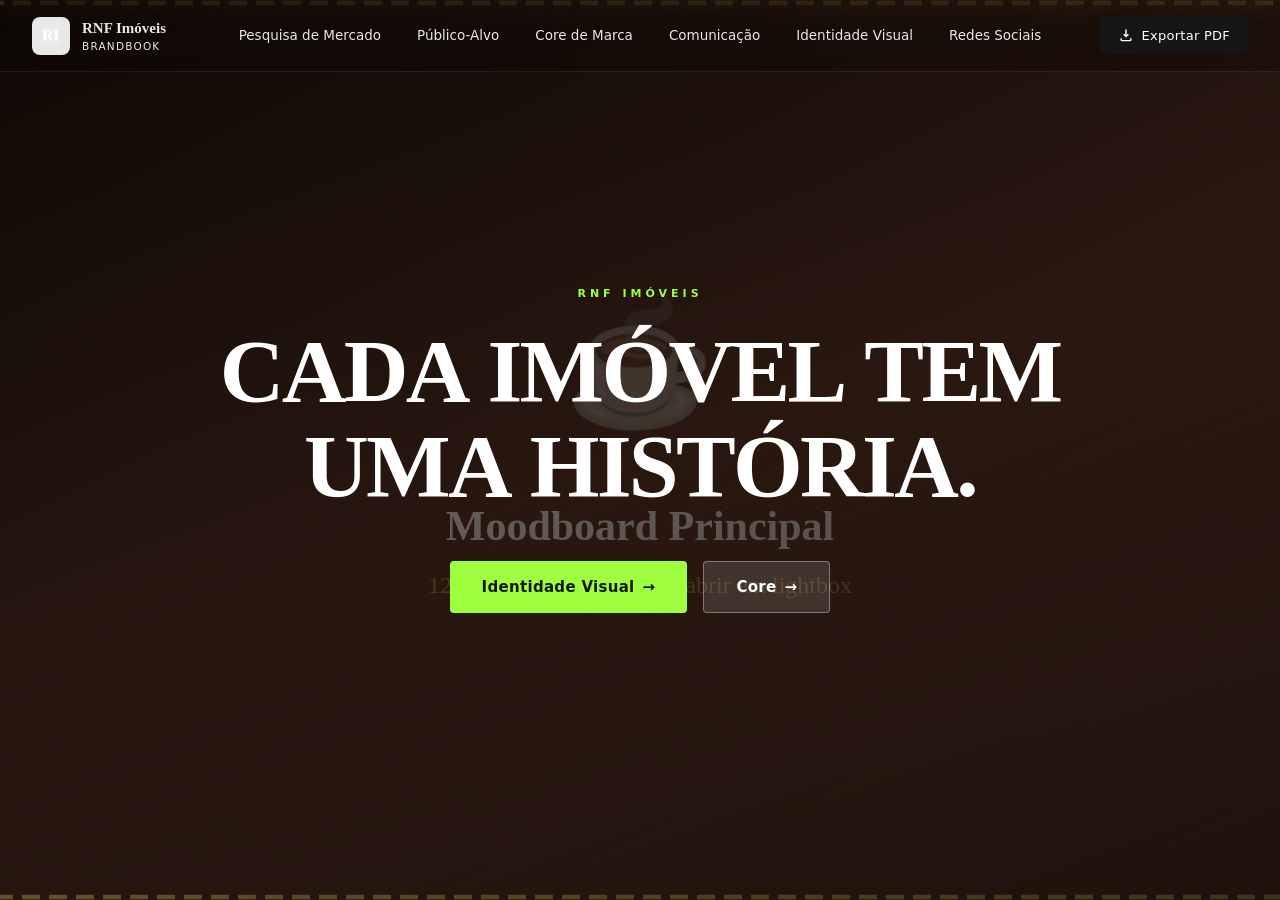
==== commit 32be7a8b: "Melhorias de layout e animações" ====
--- a/index.html
+++ b/index.html
@@ -13,7 +13,7 @@
 
   <!-- ── TOPNAV ─────────────────────────────────────────────── -->
   <header class="topnav" id="topnav">
-    <div class="topnav-brand">
+    <div class="topnav-brand" onclick="activateHero()" role="button" tabindex="0" style="cursor:pointer" title="Início" onkeydown="if(event.key==='Enter')activateHero()">
       <div class="sidebar-logo" id="sidebar-logo">
         <span class="sidebar-logo-initials" id="sidebar-logo-initials">CA</span>
       </div>
@@ -25,7 +25,7 @@
 
     <div class="topnav-inner">
       <nav class="topnav-nav" id="topnav-nav">
-        <a class="nav-item active" data-module="research" href="#research">
+        <a class="nav-item" data-module="research" href="#research">
           <span>Pesquisa de Mercado</span>
         </a>
         <a class="nav-item" data-module="audience" href="#audience">
@@ -61,11 +61,29 @@
     Exportar PDF
   </button>
 
+  <!-- ── HERO / HOME ──────────────────────────────────────────── -->
+  <section class="brand-hero-section" id="home">
+    <div class="brand-hero-bg" id="brand-hero-bg"></div>
+    <div class="brand-hero-overlay"></div>
+    <div class="brand-hero-content">
+      <p class="brand-hero-eyebrow" id="brand-hero-eyebrow"></p>
+      <h1 class="brand-hero-headline" id="brand-hero-headline"></h1>
+      <div class="brand-hero-cta" id="brand-hero-cta">
+        <button class="hero-btn hero-btn-primary" onclick="activateModule('visual-identity')">
+          Identidade Visual <span class="hero-btn-arrow">→</span>
+        </button>
+        <button class="hero-btn hero-btn-secondary" onclick="activateModule('brand-core')">
+          Core <span class="hero-btn-arrow">→</span>
+        </button>
+      </div>
+    </div>
+  </section>
+
   <!-- ── MAIN CONTENT ───────────────────────────────────────── -->
-  <main class="main">
+  <main class="main main--hidden" id="main-content">
 
     <!-- ═══ MODULE 1: PESQUISA DE MERCADO ═══════════════════ -->
-    <section class="module" id="research">
+    <section class="module hidden" id="research">
       <div class="module-body">
         <aside class="module-sidenav">
           <nav class="sub-tabs-bar">
@@ -96,7 +114,7 @@
             <h2 class="section-title">Mapa de Posicionamento</h2>
             <p class="section-desc">Visualização de onde a marca se posiciona em relação aos concorrentes nos eixos estratégicos.</p>
             <div class="map-container">
-              <svg id="pos-map" viewBox="0 0 600 480" xmlns="http://www.w3.org/2000/svg"></svg>
+              <svg id="pos-map" viewBox="0 0 800 520" xmlns="http://www.w3.org/2000/svg"></svg>
             </div>
             <div id="map-legend" class="map-legend"></div>
           </div>
@@ -281,7 +299,6 @@
           <nav class="sub-tabs-bar">
             <button class="sub-tab active" data-section="editorial-lines">Linhas Editoriais</button>
             <button class="sub-tab" data-section="content-pillars">Pilares de Conteúdo</button>
-            <button class="sub-tab" data-section="references">Referências</button>
             <button class="sub-tab" data-section="visual-comm">Comunicação Visual</button>
           </nav>
         </aside>
@@ -296,12 +313,6 @@
             <h2 class="section-title">Pilares de Conteúdo</h2>
             <p class="section-desc">As categorias estratégicas de conteúdo que equilibram objetivos e interesse do público.</p>
             <div class="pillars-grid" id="pillars-grid"></div>
-          </div>
-
-          <div class="subsection" id="references">
-            <h2 class="section-title">Referências</h2>
-            <p class="section-desc">Inspirações visuais e de conteúdo que orientam a estética da marca nas redes.</p>
-            <div class="ref-grid" id="ref-grid"></div>
           </div>
 
           <div class="subsection" id="visual-comm">
--- a/assets/style.css
+++ b/assets/style.css
@@ -62,6 +62,21 @@
   display: flex;
   align-items: center;
   z-index: 100;
+  transition: background 0.4s ease, border-color 0.4s ease;
+}
+.topnav--over-hero {
+  background: rgba(0,0,0,0.18);
+  border-bottom-color: rgba(255,255,255,0.08);
+  backdrop-filter: blur(10px);
+  -webkit-backdrop-filter: blur(10px);
+}
+.topnav--over-hero .sidebar-brand-name,
+.topnav--over-hero .sidebar-brand-sub,
+.topnav--over-hero .nav-item span { color: rgba(255,255,255,0.9); }
+.topnav--over-hero .nav-item:hover span { color: #fff; }
+.topnav--over-hero .sidebar-logo-initials {
+  background: rgba(255,255,255,0.15);
+  color: #fff;
 }
 
 .topnav-inner {
@@ -198,6 +213,153 @@
   inset: 0;
   background: rgba(0,0,0,.5);
   z-index: 90;
+}
+
+/* ─── HERO / HOME ────────────────────────────────────────────── */
+.brand-hero-section {
+  position: fixed;
+  inset: 0;
+  z-index: 50;
+  display: flex;
+  align-items: center;
+  justify-content: center;
+  overflow: hidden;
+  transition: opacity 0.55s cubic-bezier(0.4, 0, 0.2, 1),
+              transform 0.55s cubic-bezier(0.4, 0, 0.2, 1);
+}
+.brand-hero-section.hero--hidden {
+  opacity: 0;
+  pointer-events: none;
+  transform: scale(1.02);
+}
+.brand-hero-bg {
+  position: absolute;
+  inset: 0;
+  background-size: cover;
+  background-position: center;
+  background-color: var(--brand-primary);
+  animation: heroBgIn 1.4s cubic-bezier(0.16, 1, 0.3, 1) both;
+}
+.brand-hero-bg video,
+.brand-hero-bg img {
+  position: absolute;
+  inset: 0;
+  width: 100%; height: 100%;
+  object-fit: cover;
+  display: block;
+}
+.brand-hero-overlay {
+  position: absolute;
+  inset: 0;
+  background: linear-gradient(
+    160deg,
+    rgba(0,0,0,0.65) 0%,
+    rgba(0,0,0,0.45) 50%,
+    rgba(0,0,0,0.7) 100%
+  );
+}
+.brand-hero-content {
+  position: relative;
+  z-index: 2;
+  text-align: center;
+  padding: 0 24px;
+  max-width: 900px;
+  animation: heroContentIn 0.9s cubic-bezier(0.16, 1, 0.3, 1) 0.1s both;
+}
+.brand-hero-eyebrow {
+  font-size: 11px;
+  text-transform: uppercase;
+  letter-spacing: 4px;
+  font-weight: 600;
+  color: var(--brand-accent);
+  margin-bottom: 24px;
+  animation: heroSlideUp 0.7s cubic-bezier(0.16, 1, 0.3, 1) 0.3s both;
+}
+.brand-hero-headline {
+  font-family: var(--font-heading);
+  font-size: clamp(36px, 7vw, 100px);
+  font-weight: 900;
+  line-height: 1.05;
+  letter-spacing: -0.03em;
+  text-transform: uppercase;
+  color: #fff;
+  margin-bottom: 48px;
+}
+.hero-word {
+  display: inline-block;
+  opacity: 0;
+  transform: translateY(80px);
+  animation: heroWordIn 0.75s cubic-bezier(0.16, 1, 0.3, 1) both;
+}
+.brand-hero-cta {
+  display: flex;
+  gap: 16px;
+  justify-content: center;
+  flex-wrap: wrap;
+  animation: heroSlideUp 0.7s cubic-bezier(0.16, 1, 0.3, 1) 1.3s both;
+}
+.hero-btn {
+  display: inline-flex;
+  align-items: center;
+  gap: 8px;
+  font-family: var(--font-body);
+  font-size: 15px;
+  font-weight: 600;
+  padding: 16px 32px;
+  border-radius: 4px;
+  border: none;
+  cursor: pointer;
+  letter-spacing: 0.02em;
+  transition: transform 0.2s cubic-bezier(0.16, 1, 0.3, 1),
+              box-shadow 0.2s ease,
+              background 0.2s ease,
+              color 0.2s ease;
+}
+.hero-btn-primary {
+  background: var(--brand-accent);
+  color: var(--brand-primary);
+}
+.hero-btn-primary:hover {
+  background: #fff;
+  transform: translateY(-3px);
+  box-shadow: 0 12px 40px rgba(0,0,0,0.35);
+}
+.hero-btn-secondary {
+  background: rgba(255,255,255,0.12);
+  color: #fff;
+  border: 1.5px solid rgba(255,255,255,0.35);
+  backdrop-filter: blur(6px);
+}
+.hero-btn-secondary:hover {
+  background: rgba(255,255,255,0.22);
+  border-color: #fff;
+  transform: translateY(-3px);
+  box-shadow: 0 12px 40px rgba(0,0,0,0.25);
+}
+.hero-btn-arrow {
+  transition: transform 0.2s ease;
+}
+.hero-btn:hover .hero-btn-arrow {
+  transform: translateX(4px);
+}
+
+.main--hidden { display: none; }
+
+@keyframes heroBgIn {
+  from { transform: scale(1.06); opacity: 0; }
+  to   { transform: scale(1);    opacity: 1; }
+}
+@keyframes heroContentIn {
+  from { opacity: 0; }
+  to   { opacity: 1; }
+}
+@keyframes heroSlideUp {
+  from { opacity: 0; transform: translateY(24px); }
+  to   { opacity: 1; transform: none; }
+}
+@keyframes heroWordIn {
+  from { opacity: 0; transform: translateY(80px); }
+  to   { opacity: 1; transform: none; }
 }
 
 /* ─── MAIN ───────────────────────────────────────────────────── */
@@ -466,45 +628,61 @@
 .map-container {
   background: var(--brand-primary);
   border-radius: var(--radius-lg);
-  padding: 32px 32px 24px;
+  padding: 28px 24px 20px;
   margin-bottom: 20px;
-  overflow: hidden;
+  overflow: visible;
 }
 #pos-map { width: 100%; height: auto; display: block; }
-.map-dot {
-  opacity: 0;
+.map-comp-g:hover,
+.map-brand-g:hover { filter: brightness(1.3); }
+.map-pulse-ring {
+  animation: mapPulseRing 2.8s ease-in-out infinite;
   transform-box: fill-box;
   transform-origin: center;
-  animation: mapDotIn 0.5s cubic-bezier(0.16, 1, 0.3, 1) forwards;
-}
-.map-brand-pulse {
-  animation: mapPulse 2.5s ease-in-out infinite;
-  transform-origin: center;
-  transform-box: fill-box;
-}
-@keyframes mapDotIn {
-  from { opacity: 0; transform: scale(0); transform-origin: center; transform-box: fill-box; }
-  to   { opacity: 1; transform: scale(1); }
-}
-@keyframes mapPulse {
-  0%, 100% { opacity: .12; transform: scale(1); }
-  50%       { opacity: .28; transform: scale(1.3); }
+}
+@keyframes mapPulseRing {
+  0%, 100% { opacity: .06; transform: scale(1); }
+  50%       { opacity: .18; transform: scale(1.25); }
+}
+.map-tooltip {
+  position: fixed;
+  z-index: 9999;
+  background: #fff;
+  color: var(--brand-primary);
+  font-family: var(--font-body);
+  font-size: 12px;
+  font-weight: 600;
+  letter-spacing: .3px;
+  padding: 6px 12px;
+  border-radius: 6px;
+  pointer-events: none;
+  opacity: 0;
+  transform: translateY(4px);
+  transition: opacity 0.18s ease, transform 0.18s ease;
+  white-space: nowrap;
+  box-shadow: 0 4px 16px rgba(0,0,0,0.18);
+}
+.map-tooltip--visible {
+  opacity: 1;
+  transform: translateY(0);
 }
 .map-legend {
   display: flex;
-  gap: 24px;
+  gap: 20px;
   flex-wrap: wrap;
-  font-size: 13px;
-  padding-top: 16px;
+  font-size: 12.5px;
+  padding-top: 14px;
+  color: var(--brand-text);
 }
 .legend-item {
   display: flex;
   align-items: center;
-  gap: 8px;
+  gap: 7px;
 }
 .legend-dot {
-  width: 10px; height: 10px;
+  width: 8px; height: 8px;
   border-radius: 50%;
+  flex-shrink: 0;
 }
 
 /* ─── SEGMENTS ───────────────────────────────────────────────── */
@@ -1436,7 +1614,8 @@
   justify-content: center;
   overflow: hidden;
 }
-.ref-img img, .viscomm-img img { width: 100%; height: 100%; object-fit: cover; }
+.ref-img img, .viscomm-img img { width: 100%; height: 100%; object-fit: cover; transition: opacity 0.2s; }
+.viscomm-img[style*="cursor:pointer"]:hover img { opacity: 0.82; }
 .ref-placeholder, .viscomm-placeholder {
   font-size: 40px;
   opacity: .15;
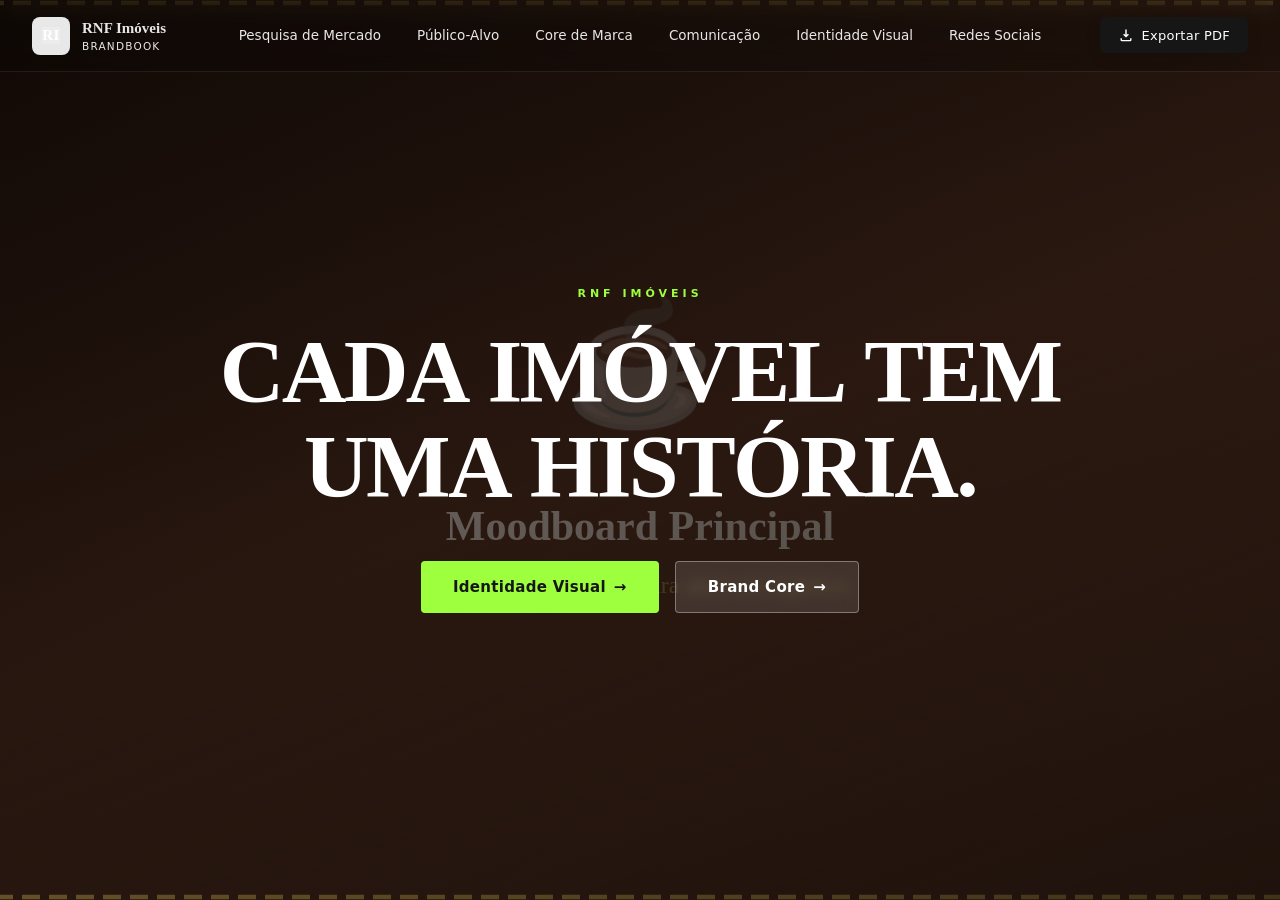
==== commit 406df98b: "Animações e mudanças gerais" ====
--- a/index.html
+++ b/index.html
@@ -68,14 +68,7 @@
     <div class="brand-hero-content">
       <p class="brand-hero-eyebrow" id="brand-hero-eyebrow"></p>
       <h1 class="brand-hero-headline" id="brand-hero-headline"></h1>
-      <div class="brand-hero-cta" id="brand-hero-cta">
-        <button class="hero-btn hero-btn-primary" onclick="activateModule('visual-identity')">
-          Identidade Visual <span class="hero-btn-arrow">→</span>
-        </button>
-        <button class="hero-btn hero-btn-secondary" onclick="activateModule('brand-core')">
-          Core <span class="hero-btn-arrow">→</span>
-        </button>
-      </div>
+      <div class="brand-hero-cta" id="brand-hero-cta"></div>
     </div>
   </section>
 
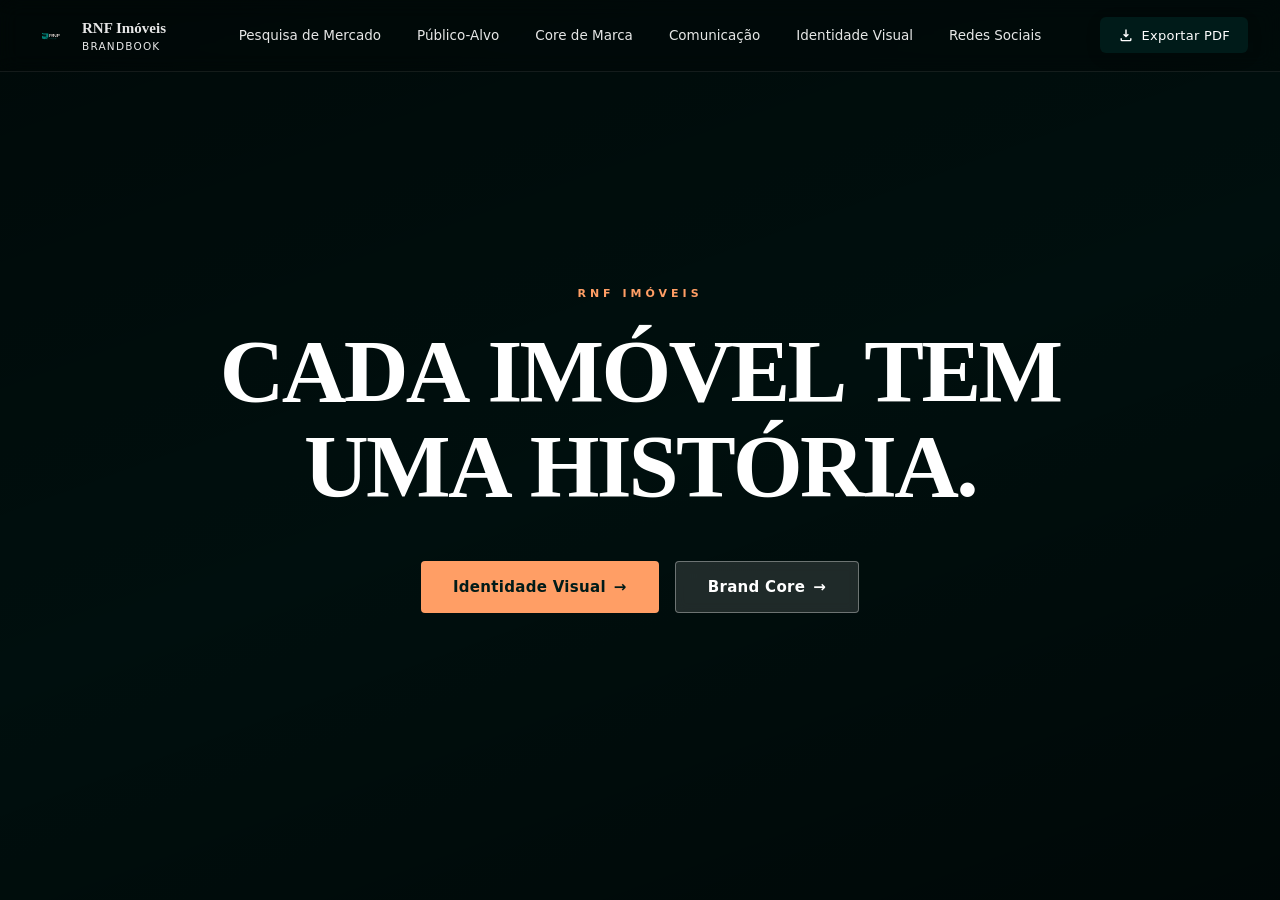
==== commit cefc2259: "Últimos ajustes + modificações em Redes Sociais" ====
--- a/index.html
+++ b/index.html
@@ -289,28 +289,15 @@
     <section class="module hidden" id="social-media">
       <div class="module-body">
         <aside class="module-sidenav">
-          <nav class="sub-tabs-bar">
-            <button class="sub-tab active" data-section="editorial-lines">Linhas Editoriais</button>
-            <button class="sub-tab" data-section="content-pillars">Pilares de Conteúdo</button>
-            <button class="sub-tab" data-section="visual-comm">Comunicação Visual</button>
-          </nav>
-        </aside>
-        <div class="module-sections">
-          <div class="subsection" id="editorial-lines">
-            <h2 class="section-title">Linhas Editoriais</h2>
-            <p class="section-desc">Os temas recorrentes que organizam o conteúdo da marca nas redes.</p>
-            <div class="editorial-list" id="editorial-list"></div>
-          </div>
-
-          <div class="subsection" id="content-pillars">
-            <h2 class="section-title">Pilares de Conteúdo</h2>
-            <p class="section-desc">As categorias estratégicas de conteúdo que equilibram objetivos e interesse do público.</p>
-            <div class="pillars-grid" id="pillars-grid"></div>
-          </div>
-
+          <nav class="sub-tabs-bar" id="social-media-tabs">
+            <!-- populado dinamicamente por JS com base nas redes cadastradas -->
+          </nav>
+        </aside>
+        <div class="module-sections" id="social-media-sections">
+          <!-- seções por rede inseridas dinamicamente pelo JS -->
           <div class="subsection" id="visual-comm">
             <h2 class="section-title">Comunicação Visual nas Redes</h2>
-            <p class="section-desc">Templates e orientações visuais para os formatos das redes sociais.</p>
+            <p class="section-desc">Cards e formatos de posts para as redes sociais.</p>
             <div class="viscomm-grid" id="viscomm-grid"></div>
           </div>
         </div>
@@ -321,7 +308,7 @@
 
   <footer class="site-footer">
     <span>Desenvolvido por</span>
-    <span class="sidebar-agency" id="sidebar-agency-footer">Sua Agência</span>
+    <a class="sidebar-agency" href="https://evolvecreative.com.br/" target="_blank" rel="noopener noreferrer">Evolve Creative</a>
   </footer>
 
   <!-- ── LIGHTBOX ────────────────────────────────────────────── -->
--- a/assets/style.css
+++ b/assets/style.css
@@ -113,7 +113,7 @@
   flex-shrink: 0;
   overflow: hidden;
 }
-.sidebar-logo img { width: 100%; height: 100%; object-fit: contain; }
+.sidebar-logo img { width: auto; max-width: 120px; height: 38px; object-fit: contain; }
 .sidebar-logo-initials {
   font-family: var(--font-heading);
   font-size: 15px;
@@ -182,7 +182,9 @@
 .sidebar-agency {
   color: #666;
   font-weight: 500;
-}
+  text-decoration: none;
+}
+.sidebar-agency:hover { color: var(--brand-primary); }
 
 /* ─── HAMBURGER (mobile) ─────────────────────────────────────── */
 .hamburger {
@@ -1590,6 +1592,67 @@
   top: -2px;
 }
 
+/* ─── NETWORK (REDES SOCIAIS) DISPLAY ───────────────────────── */
+.network-header {
+  margin-bottom: 32px;
+  padding-bottom: 20px;
+  border-bottom: 1px solid rgba(0,0,0,.07);
+}
+.network-meta {
+  display: flex;
+  flex-wrap: wrap;
+  gap: 10px 24px;
+  margin-top: 10px;
+}
+.network-meta-item {
+  font-size: 13.5px;
+  color: #555;
+}
+.network-meta-item strong { color: var(--brand-primary); }
+
+.editorial-rows { display: flex; flex-direction: column; gap: 0; }
+.editorial-row {
+  padding: 20px 0;
+  border-bottom: 1px solid rgba(0,0,0,.07);
+}
+.editorial-row:last-child { border-bottom: none; }
+.editorial-row-header {
+  display: flex;
+  align-items: center;
+  gap: 12px;
+  margin-bottom: 8px;
+}
+.editorial-row-name {
+  font-family: var(--font-heading);
+  font-size: 16px;
+  font-weight: 700;
+  color: var(--brand-primary);
+}
+.editorial-row-pct {
+  background: var(--brand-accent);
+  color: var(--brand-primary);
+  font-size: 11px;
+  font-weight: 700;
+  padding: 2px 8px;
+  border-radius: 20px;
+  letter-spacing: .5px;
+}
+.editorial-row-desc {
+  font-size: 14px;
+  color: #555;
+  line-height: 1.55;
+  margin: 0 0 8px;
+}
+.editorial-row-example {
+  font-size: 13px;
+  color: #888;
+  font-style: italic;
+  padding-left: 12px;
+  border-left: 2px solid var(--brand-accent);
+  margin: 0;
+  line-height: 1.5;
+}
+
 /* ─── REFERENCES / VISUAL COMM GRIDS ────────────────────────── */
 .ref-grid, .viscomm-grid {
   display: grid;
